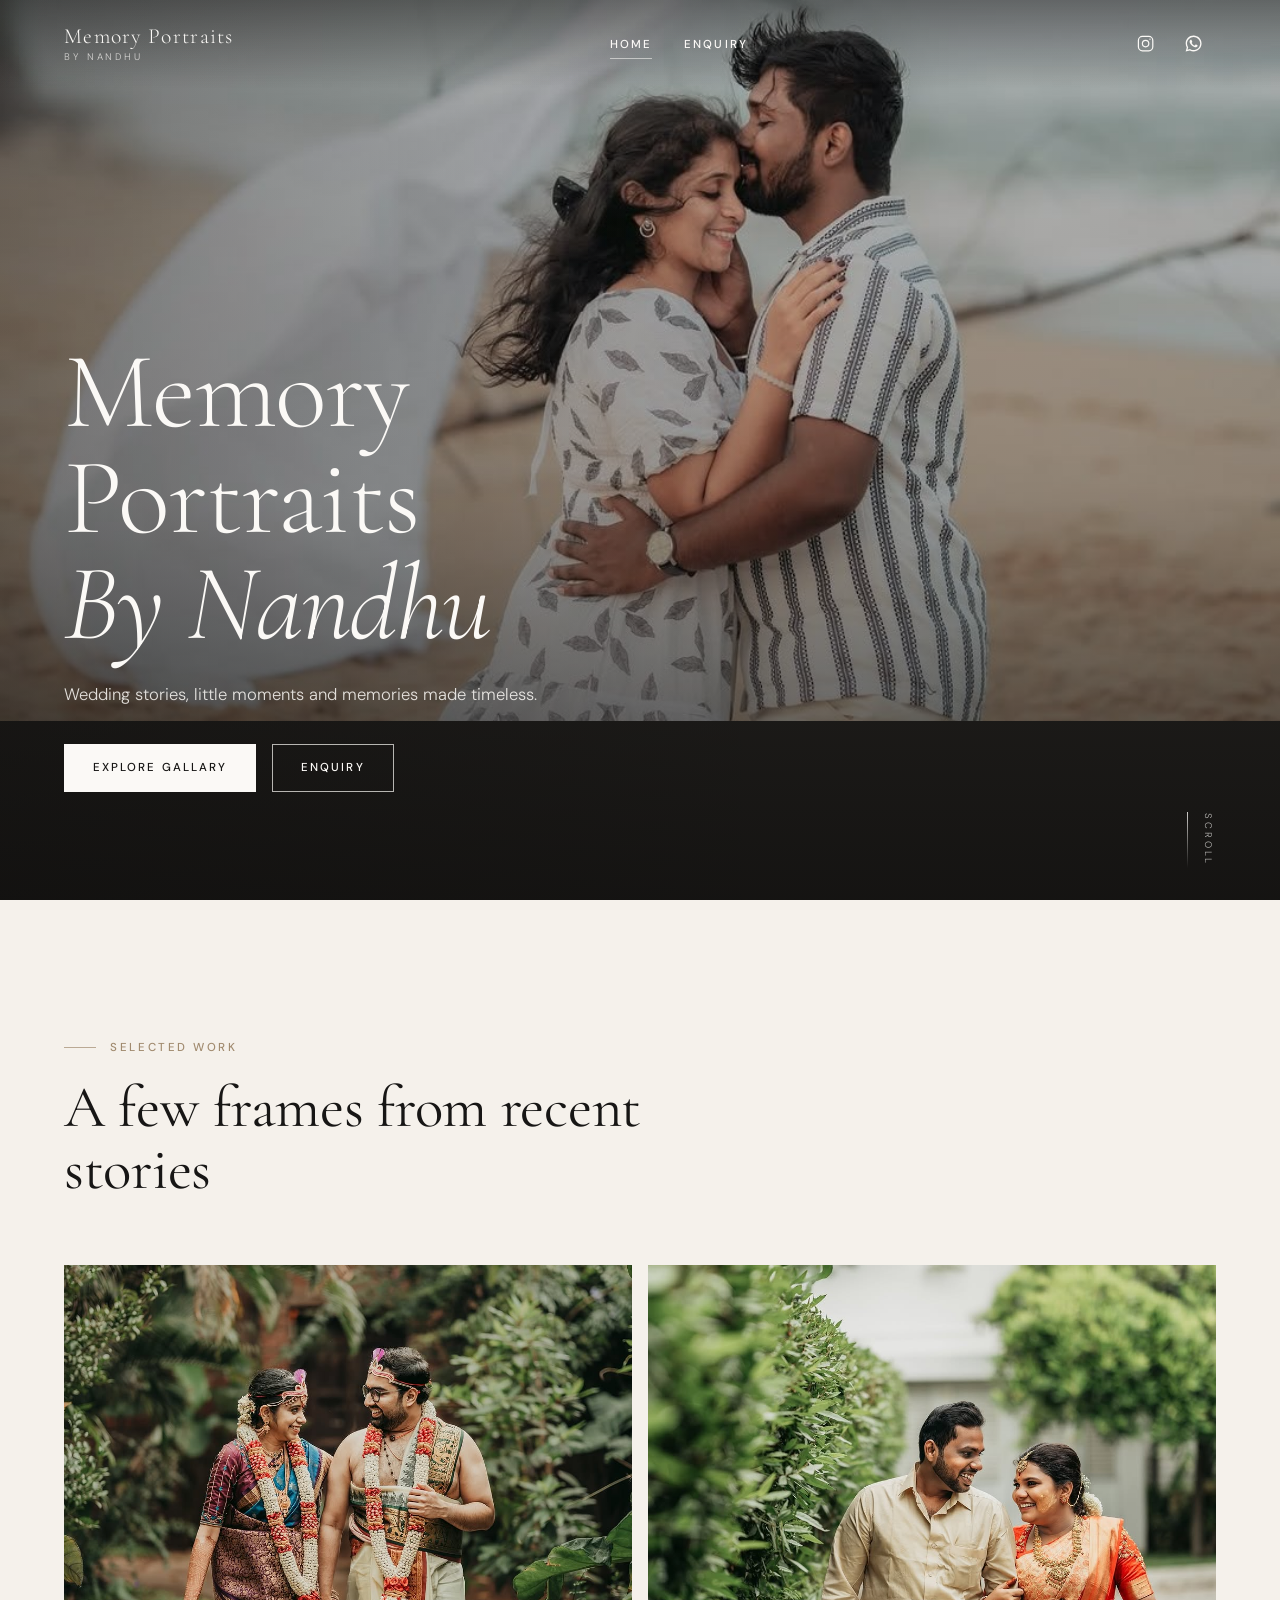
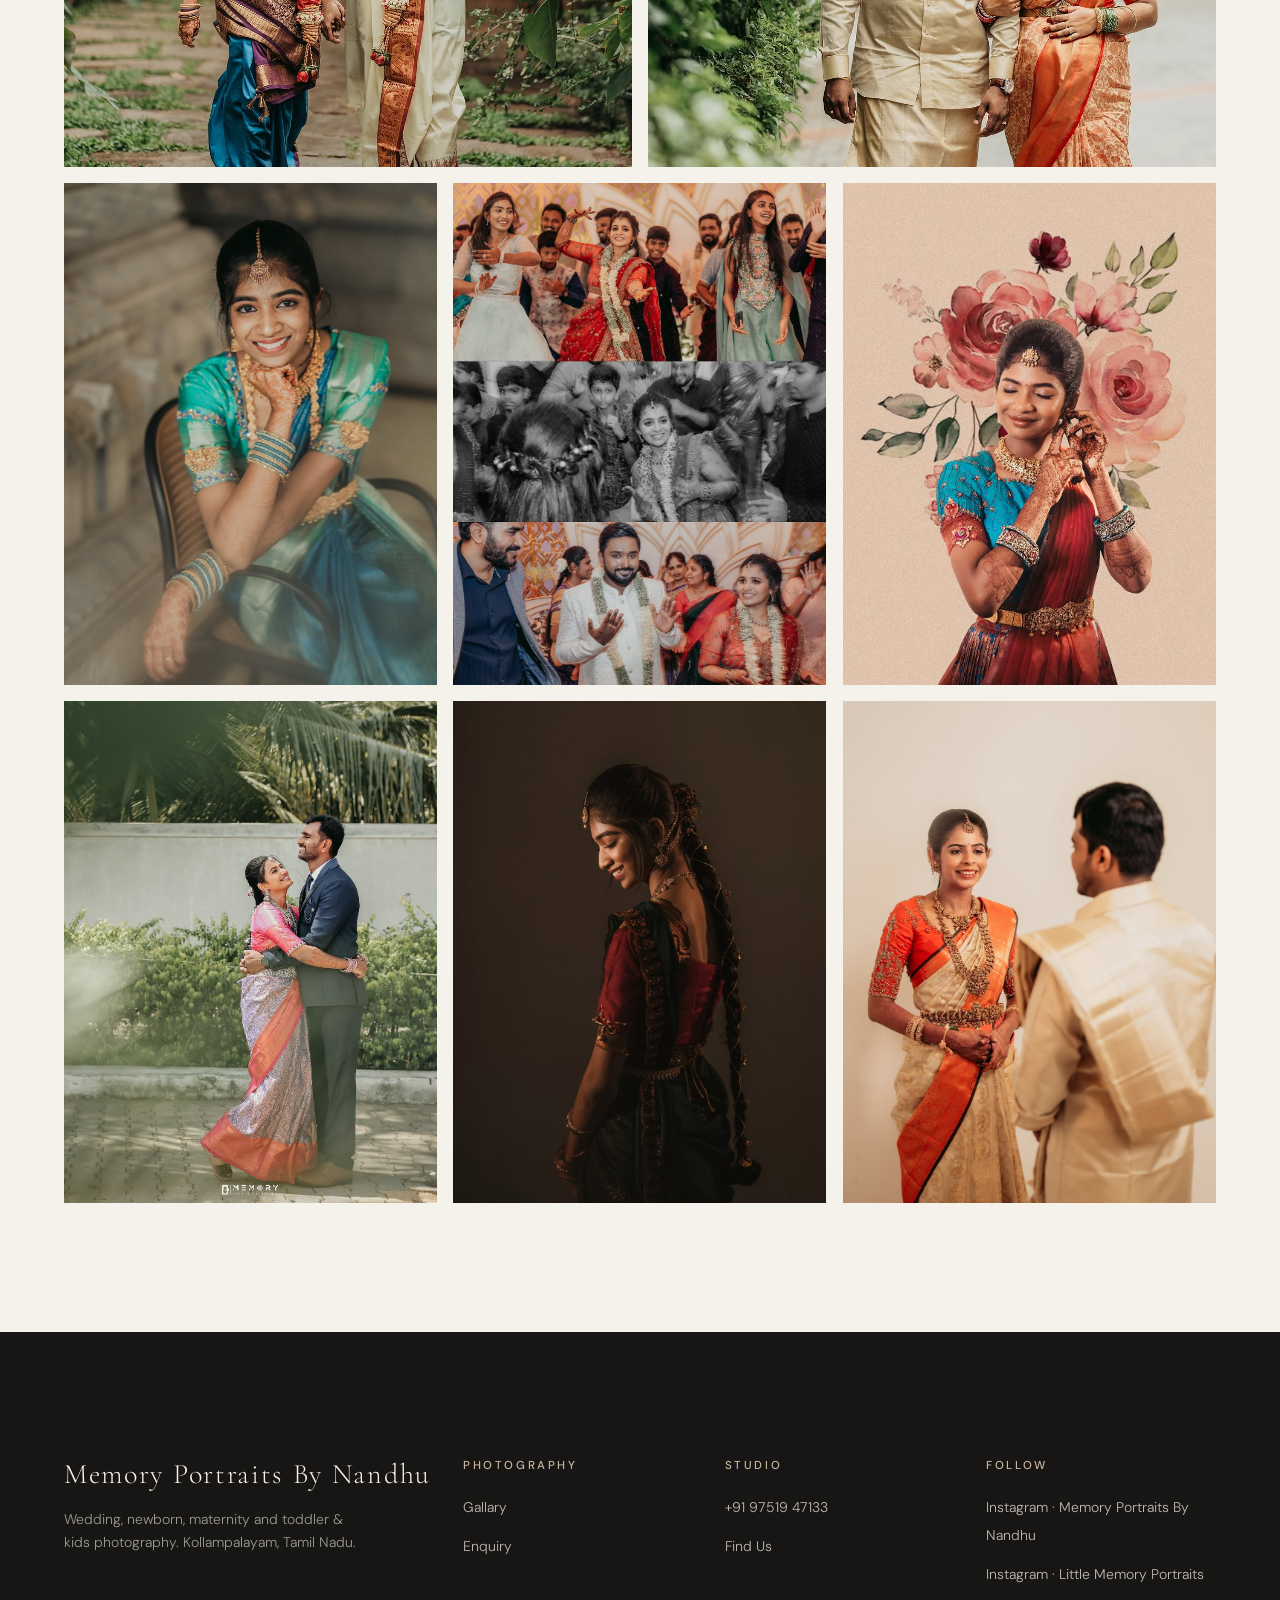
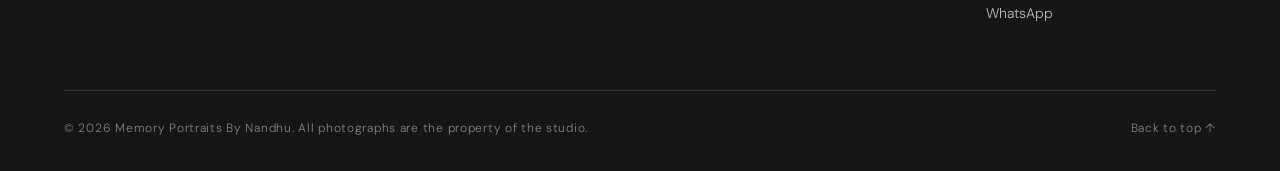
==== index.html @ 5a9abcd5 "Updated button" ====
<!DOCTYPE html>
<html lang="en">
<head>
    <meta charset="utf-8">
    <meta name="viewport" content="width=device-width, initial-scale=1">
    <title>Memory Portraits By Nandhu | Wedding, Newborn &amp; Maternity Photography</title>
    <meta name="description" content="Memory Portraits By Nandhu is a photography studio capturing weddings, newborns, maternity and childhood with emotion, light and timeless detail. Based in Kollampalayam, Tamil Nadu.">

    <meta property="og:type" content="website">
    <meta property="og:site_name" content="Memory Portraits By Nandhu">
    <meta property="og:title" content="Memory Portraits By Nandhu | Wedding, Newborn &amp; Maternity Photography">
    <meta property="og:description" content="Wedding stories, little moments and memories made timeless. Photography studio in Kollampalayam, Tamil Nadu.">
    <meta name="twitter:card" content="summary_large_image">
    <meta name="theme-color" content="#171615">

    <link rel="icon" href="assets/icons/favicon.svg" type="image/svg+xml">
    <link rel="preconnect" href="https://fonts.googleapis.com">
    <link rel="preconnect" href="https://fonts.gstatic.com" crossorigin>
    <link href="https://fonts.googleapis.com/css2?family=Cormorant+Garamond:ital,wght@0,300;0,400;0,500;1,300;1,400&family=DM+Sans:wght@300;400;500&display=swap" rel="stylesheet">
    <link rel="stylesheet" href="css/style.css">
    <script>document.documentElement.classList.add("js");</script>
</head>
<body id="top">

    <a class="skip-link" href="#main">Skip to content</a>

    <div class="preloader" aria-hidden="true">
        <div class="preloader__inner">
            <span class="preloader__mark">Memory Portraits By Nandhu</span>
            <span class="preloader__line"></span>
        </div>
    </div>

    <!-- ============================================================ HEADER -->
    <header class="site-header">
        <div class="site-header__inner">
            <a class="brand" href="index.html" aria-label="Memory Portraits By Nandhu – home">
                <span class="brand__name">Memory Portraits</span>
                <span class="brand__sub">By Nandhu</span>
            </a>

            <nav class="site-nav" aria-label="Primary">
                <ul class="site-nav__list">
                    <li><a href="index.html" aria-current="page">Home</a></li>
                  <!--  <li><a href="weddings.html">Weddings</a></li>
                    <li><a href="newborn.html">Little Memories</a></li>
                    <li><a href="about.html">About</a></li>
                    <li><a href="contact.html">Contact</a></li>-->
                    <li><a href="enquiry.html">Enquiry</a></li>
                    
                </ul>
            </nav>

            <div class="site-header__actions">
                <a class="icon-link" href="https://www.instagram.com/memory_portraits_by_nandhu/" target="_blank" rel="noopener" aria-label="Instagram (opens in a new tab)">
                    <svg class="icon" viewBox="0 0 24 24" aria-hidden="true"><rect x="3" y="3" width="18" height="18" rx="5"/><circle cx="12" cy="12" r="4"/><circle cx="17.5" cy="6.5" r="0.8" fill="currentColor" stroke="none"/></svg>
                </a>
                <a class="icon-link" data-config="whatsapp" href="https://wa.me/919751947133" target="_blank" rel="noopener" aria-label="WhatsApp (opens in a new tab)">
                    <svg class="icon icon--fill" viewBox="0 0 24 24" aria-hidden="true"><path d="M12.04 2C6.58 2 2.13 6.45 2.13 11.91c0 1.75.46 3.45 1.32 4.95L2.05 22l5.25-1.38c1.45.79 3.08 1.21 4.74 1.21 5.46 0 9.91-4.45 9.91-9.91S17.5 2 12.04 2zm0 18.15c-1.48 0-2.93-.4-4.2-1.15l-.3-.18-3.12.82.83-3.04-.2-.31a8.26 8.26 0 0 1-1.26-4.38c0-4.54 3.7-8.24 8.24-8.24 4.54 0 8.24 3.7 8.24 8.24s-3.7 8.24-8.23 8.24zm4.52-6.16c-.25-.12-1.47-.72-1.69-.81-.23-.08-.39-.12-.56.12-.17.25-.64.81-.78.97-.14.17-.29.19-.54.06-.25-.12-1.05-.39-1.99-1.23-.74-.66-1.23-1.47-1.38-1.72-.14-.25-.02-.38.11-.51.11-.11.25-.29.37-.43.12-.14.17-.25.25-.41.08-.17.04-.31-.02-.43-.06-.12-.56-1.34-.76-1.84-.2-.48-.41-.42-.56-.43h-.48c-.17 0-.43.06-.66.31-.22.25-.86.85-.86 2.07 0 1.22.89 2.4 1.01 2.56.12.17 1.75 2.67 4.23 3.74.59.26 1.05.41 1.41.52.59.19 1.13.16 1.56.1.48-.07 1.47-.6 1.67-1.18.21-.58.21-1.07.14-1.18-.06-.1-.22-.16-.47-.28z"/></svg>
                </a>
                <button class="nav-toggle" type="button" aria-expanded="false" aria-controls="nav-overlay" aria-label="Open menu">
                    <span></span><span></span>
                </button>
            </div>
        </div>
    </header>

    <div class="nav-overlay" id="nav-overlay" aria-hidden="true">
        <nav aria-label="Mobile">
            <ol class="nav-overlay__list">
                <li><a href="index.html" aria-current="page">Home</a></li>
              <!--  <li><a href="weddings.html">Weddings</a></li>
                <li><a href="newborn.html">Little Memories</a></li>
                <li><a href="about.html">About</a></li>
                <li><a href="contact.html">Contact</a></li> -->
                <li><a href="enquiry.html">Enquiry</a></li>
            </ol>
        </nav>
        <div class="nav-overlay__footer">
            <div class="nav-overlay__social">
                <a href="https://www.instagram.com/memory_portraits_by_nandhu/" target="_blank" rel="noopener">Instagram · Memory Portraits By Nandhu</a>
                <a href="https://www.instagram.com/little_memoryportraits/" target="_blank" rel="noopener">Instagram · Little Memory Portraits</a>
                <a data-config="whatsapp" href="https://wa.me/919751947133" target="_blank" rel="noopener">WhatsApp</a>
            </div>
            <span class="nav-overlay__note">Kollampalayam, Tamil Nadu</span>
        </div>
    </div>

    <main id="main">

        <!-- ========================================================= HERO -->
        <section class="hero" aria-labelledby="hero-title">
            <div class="hero__media">
                <picture>
                    <source media="(max-width: 767px)" srcset="assets/images/hero/hero-home-mobile.jpg">
                    <img src="assets/images/hero/hero-home.jpg" alt="Couple on the beach, a white dupatta lifting in the wind" width="1920" height="1080" loading="eager" fetchpriority="high">
                </picture>
            </div>
            <div class="hero__overlay"></div>

            <div class="hero__content">
                <h1 class="hero__title" id="hero-title">Memory Portraits <em>By Nandhu</em></h1>
                <p class="hero__text">Wedding stories, little moments and memories made timeless.</p>
                <div class="btn-group">
                   <!-- <a class="btn btn--light-solid" href="weddings.html">Explore Weddings</a>
                    <a class="btn btn--light" href="newborn.html">Explore Little Memories</a>-->
                     <a class="btn btn--light-solid" href="#gallary">Explore Gallary</a>
                    <a class="btn btn--light" href="enquiry.html">Enquiry</a>
                </div>
            </div>

            <span class="hero__scroll" aria-hidden="true">Scroll</span>
        </section>

        <!-- ================================================= INTRODUCTION -->
       <!-- <section class="section" aria-labelledby="intro-title">
            <div class="container">
                <div class="grid-12 statement">
                    <p class="section-label statement__label reveal" data-reveal="fade">A quiet introduction</p>
                    <h2 class="statement__text reveal" id="intro-title">We photograph the moments people forget to notice. A hand held a little tighter. The pause before a vow. <em>The first quiet weeks at home.</em></h2>
                    <p class="statement__aside reveal">Two bodies of work, one way of seeing. Weddings photographed like films, with light and honesty. And little memories, newborns, mothers-to-be and small children, photographed gently in the time they are given.</p>
                </div>
            </div>
        </section>-->

        <!-- ======================================================= MOMENTS -->
     <!--   <section class="moments" aria-label="The moments we look for">
            <div class="moments__track">
                <ul class="moments__list">
                    <li>The pause before a vow</li><li>A hand on the bump</li><li>Tiny fingers, curled</li><li>Garlands exchanged</li><li>The first steps</li><li>Mehendi still drying</li><li>A father's first hold</li><li>The last dance</li><li>A sleepy yawn</li><li>Rain on the mandapam</li><li>Grandmother's blessing</li><li>Bare feet on grass</li>
                </ul>
                <ul class="moments__list" aria-hidden="true">
                    <li>The pause before a vow</li><li>A hand on the bump</li><li>Tiny fingers, curled</li><li>Garlands exchanged</li><li>The first steps</li><li>Mehendi still drying</li><li>A father's first hold</li><li>The last dance</li><li>A sleepy yawn</li><li>Rain on the mandapam</li><li>Grandmother's blessing</li><li>Bare feet on grass</li>
                </ul>
            </div>
        </section>-->

        <!-- ============================================= WEDDING FEATURE      
        <section class="section section--flush-top" aria-labelledby="wedding-feature-title">
            <div class="container">
                <div class="grid-12 feature">
                    <div class="feature__media reveal" data-reveal="scale">
                        <figure class="feature__img">
                            <img src="assets/images/weddings/wedding-01.jpg" alt="Bride and groom sharing a smile at the reception" width="1200" height="1600" loading="lazy">
                        </figure>
                        <figure class="feature__img feature__img--secondary">
                            <img src="assets/images/weddings/wedding-03.jpg" alt="Bride in black and white, adjusting her jewellery" width="1200" height="1600" loading="lazy">
                        </figure>
                    </div>
                    <div class="feature__body reveal">
                        <p class="section-label">Wedding Stories</p>
                        <h2 class="section-title" id="wedding-feature-title">Honest moments, beautifully kept.</h2>
                        <p>A wedding is a day that moves quickly. We stay close, stay quiet and photograph what is actually happening: the laughter, the nerves, the tears held back and the ones that fall.</p>
                        <a class="link-arrow" href="weddings.html">Explore Weddings
                            <svg class="icon" viewBox="0 0 24 24" aria-hidden="true"><path d="M5 12h14M13 6l6 6-6 6"/></svg>
                        </a>
                        <ul class="feature__meta">
                            <li>Ceremonies</li>
                            <li>Receptions</li>
                            <li>Couple portraits</li>
                        </ul>
                    </div>
                </div>
            </div>
        </section>--> 

        <!-- ====================================== LITTLE MEMORIES FEATURE -->
        <!-- Hidden from the home page for now. Remove this comment wrapper to bring it back.
        <section class="section section--alt" aria-labelledby="little-feature-title">
            <div class="container">
                <div class="grid-12 feature feature--reverse">
                    <div class="feature__media reveal" data-reveal="scale">
                        <figure class="feature__img">
                            <img src="assets/images/newborn/newborn-01.jpg" alt="Sleeping newborn in a basket with pink roses" width="1200" height="1600" loading="lazy">
                        </figure>
                        <figure class="feature__img feature__img--secondary">
                            <img src="assets/images/maternity/maternity-01.jpg" alt="Expectant parents in silk, hands resting on the bump" width="1200" height="1600" loading="lazy">
                        </figure>
                    </div>
                    <div class="feature__body reveal">
                        <p class="section-label">Little Memory Portraits</p>
                        <h2 class="section-title" id="little-feature-title">The moments that pass far too quickly.</h2>
                        <p>Newborn, maternity and childhood sessions photographed softly and patiently, at your family's pace. Tiny fingers, sleepy yawns, the way a mother looks at her child when she thinks no one is watching.</p>
                        <a class="link-arrow" href="newborn.html">Explore Little Memories
                            <svg class="icon" viewBox="0 0 24 24" aria-hidden="true"><path d="M5 12h14M13 6l6 6-6 6"/></svg>
                        </a>
                        <ul class="feature__meta">
                            <li>Newborn</li>
                            <li>Maternity</li>
                            <li>Toddlers &amp; kids</li>
                        </ul>
                    </div>
                </div>
            </div>
        </section>
        -->

        <!-- ================================================ EDITORIAL GRID -->
        <section class="section" aria-labelledby="selected-title">
            <div class="container">
                <div class="section-heading reveal">
                    <p class="section-label">Selected work</p>
                    <h2 class="section-title" id="selected-title">A few frames from recent stories</h2>
                </div>

                <div class="gallery gallery--editorial reveal-stagger" data-gallery>
                    <figure class="gallery-item tall">
                        <a class="gallery-item__link" href="assets/images/weddings/wedding-06.jpg">
                            <img src="assets/images/weddings/wedding-06.jpg" alt="Bride and groom walking through the garden after the ceremony" width="1920" height="1080" loading="lazy">
                            <figcaption class="gallery-item__caption">
                                <span><span class="gallery-item__label">Weddings</span><span class="gallery-item__title">The celebration</span></span>
                                <span class="gallery-item__icon"><svg class="icon" viewBox="0 0 24 24" aria-hidden="true"><path d="M5 12h14M13 6l6 6-6 6"/></svg></span>
                            </figcaption>
                        </a>
                    </figure>
                    <figure class="gallery-item tall">
                        <a class="gallery-item__link" href="assets/images/weddings/wedding-23.jpg">
                            <img src="assets/images/weddings/wedding-23.jpg" alt="Bride and groom arm in arm, laughing as they walk down a garden path" width="1080" height="1349" loading="lazy">
                            <figcaption class="gallery-item__caption">
                                <span><span class="gallery-item__label">Weddings</span><span class="gallery-item__title">Into the garden</span></span>
                                <span class="gallery-item__icon"><svg class="icon" viewBox="0 0 24 24" aria-hidden="true"><path d="M5 12h14M13 6l6 6-6 6"/></svg></span>
                            </figcaption>
                        </a>
                    </figure>
                    <figure class="gallery-item portrait">
                        <a class="gallery-item__link" href="assets/images/weddings/wedding-24.jpg">
                            <img src="assets/images/weddings/wedding-24.jpg" alt="Bride in a teal silk saree, smiling with her chin resting on her hand" width="1080" height="1355" loading="lazy">
                            <figcaption class="gallery-item__caption">
                                <span><span class="gallery-item__label">Weddings</span><span class="gallery-item__title">The bride</span></span>
                                <span class="gallery-item__icon"><svg class="icon" viewBox="0 0 24 24" aria-hidden="true"><path d="M5 12h14M13 6l6 6-6 6"/></svg></span>
                            </figcaption>
                        </a>
                    </figure>
                    <figure class="gallery-item portrait">
                        <a class="gallery-item__link" href="assets/images/weddings/wedding-02.jpg">
                            <img src="assets/images/weddings/wedding-02.jpg" alt="Family and friends celebrating at the wedding" width="1600" height="1067" loading="lazy">
                            <figcaption class="gallery-item__caption">
                                <span><span class="gallery-item__label">Weddings</span><span class="gallery-item__title">The moments</span></span>
                                <span class="gallery-item__icon"><svg class="icon" viewBox="0 0 24 24" aria-hidden="true"><path d="M5 12h14M13 6l6 6-6 6"/></svg></span>
                            </figcaption>
                        </a>
                    </figure>
                    <figure class="gallery-item portrait">
                        <a class="gallery-item__link" href="assets/images/weddings/wedding-05.jpg">
                            <img src="assets/images/weddings/wedding-05.jpg" alt="Bride adjusting her earring, framed by painted watercolour roses" width="1080" height="1349" loading="lazy">
                            <figcaption class="gallery-item__caption">
                                <span><span class="gallery-item__label">Weddings</span><span class="gallery-item__title">Painted florals</span></span>
                                <span class="gallery-item__icon"><svg class="icon" viewBox="0 0 24 24" aria-hidden="true"><path d="M5 12h14M13 6l6 6-6 6"/></svg></span>
                            </figcaption>
                        </a>
                    </figure>
                    <figure class="gallery-item portrait">
                        <a class="gallery-item__link" href="assets/images/weddings/wedding-12.jpg">
                            <img src="assets/images/weddings/wedding-12.jpg" alt="Couple laughing together after the ceremony" width="1920" height="1080" loading="lazy">
                            <figcaption class="gallery-item__caption">
                                <span><span class="gallery-item__label">Weddings</span><span class="gallery-item__title">The portraits</span></span>
                                <span class="gallery-item__icon"><svg class="icon" viewBox="0 0 24 24" aria-hidden="true"><path d="M5 12h14M13 6l6 6-6 6"/></svg></span>
                            </figcaption>
                        </a>
                    </figure>
                    <figure class="gallery-item portrait">
                        <a class="gallery-item__link" href="assets/images/weddings/wedding-08.jpg">
                            <img src="assets/images/weddings/wedding-08.jpg" alt="Bride in a dark, quiet portrait, glancing back over her shoulder" width="1080" height="1355" loading="lazy">
                            <figcaption class="gallery-item__caption">
                                <span><span class="gallery-item__label">Weddings</span><span class="gallery-item__title">In quiet light</span></span>
                                <span class="gallery-item__icon"><svg class="icon" viewBox="0 0 24 24" aria-hidden="true"><path d="M5 12h14M13 6l6 6-6 6"/></svg></span>
                            </figcaption>
                        </a>
                    </figure>
                    <figure class="gallery-item portrait">
                        <a class="gallery-item__link" href="assets/images/weddings/wedding-09.jpg">
                            <img src="assets/images/weddings/wedding-09.jpg" alt="Bride smiling at the groom in the moments before the ceremony" width="1080" height="1349" loading="lazy">
                            <figcaption class="gallery-item__caption">
                                <span><span class="gallery-item__label">Weddings</span><span class="gallery-item__title">Before the vows</span></span>
                                <span class="gallery-item__icon"><svg class="icon" viewBox="0 0 24 24" aria-hidden="true"><path d="M5 12h14M13 6l6 6-6 6"/></svg></span>
                            </figcaption>
                        </a>
                    </figure>

                    <!-- Little Memory Portraits frames, hidden from the home page for now.
                    <figure class="gallery-item portrait">
                        <a class="gallery-item__link" href="assets/images/newborn/newborn-03.jpg">
                            <img src="assets/images/newborn/newborn-03.jpg" alt="Close-up of a newborn's tiny hand" width="1200" height="1600" loading="lazy">
                            <figcaption class="gallery-item__caption">
                                <span><span class="gallery-item__label">Newborn</span><span class="gallery-item__title">First days</span></span>
                                <span class="gallery-item__icon"><svg class="icon" viewBox="0 0 24 24" aria-hidden="true"><path d="M5 12h14M13 6l6 6-6 6"/></svg></span>
                            </figcaption>
                        </a>
                    </figure>
                    <figure class="gallery-item portrait">
                        <a class="gallery-item__link" href="assets/images/maternity/maternity-02.jpg">
                            <img src="assets/images/maternity/maternity-02.jpg" alt="Expectant couple among the frangipani leaves" width="1600" height="1067" loading="lazy">
                            <figcaption class="gallery-item__caption">
                                <span><span class="gallery-item__label">Maternity</span><span class="gallery-item__title">Waiting</span></span>
                                <span class="gallery-item__icon"><svg class="icon" viewBox="0 0 24 24" aria-hidden="true"><path d="M5 12h14M13 6l6 6-6 6"/></svg></span>
                            </figcaption>
                        </a>
                    </figure>
                    <figure class="gallery-item portrait">
                        <a class="gallery-item__link" href="assets/images/toddlers/toddler-01.jpg">
                            <img src="assets/images/toddlers/toddler-01.jpg" alt="Brothers playing beside a toy piano on the grass" width="1600" height="1067" loading="lazy">
                            <figcaption class="gallery-item__caption">
                                <span><span class="gallery-item__label">Toddlers</span><span class="gallery-item__title">In motion</span></span>
                                <span class="gallery-item__icon"><svg class="icon" viewBox="0 0 24 24" aria-hidden="true"><path d="M5 12h14M13 6l6 6-6 6"/></svg></span>
                            </figcaption>
                        </a>
                    </figure>
                    <figure class="gallery-item">
                        <a class="gallery-item__link" href="assets/images/newborn/newborn-05.jpg">
                            <img src="assets/images/newborn/newborn-05.jpg" alt="Newborn asleep in a basket beneath yellow blossoms" width="1600" height="1067" loading="lazy">
                            <figcaption class="gallery-item__caption">
                                <span><span class="gallery-item__label">Newborn</span><span class="gallery-item__title">Blossoms</span></span>
                                <span class="gallery-item__icon"><svg class="icon" viewBox="0 0 24 24" aria-hidden="true"><path d="M5 12h14M13 6l6 6-6 6"/></svg></span>
                            </figcaption>
                        </a>
                    </figure>
                    <figure class="gallery-item portrait">
                        <a class="gallery-item__link" href="assets/images/toddlers/toddler-08.jpg">
                            <img src="assets/images/toddlers/toddler-08.jpg" alt="Toddler with a toy piano on the grass" width="1600" height="1067" loading="lazy">
                            <figcaption class="gallery-item__caption">
                                <span><span class="gallery-item__label">Toddlers</span><span class="gallery-item__title">Puddles</span></span>
                                <span class="gallery-item__icon"><svg class="icon" viewBox="0 0 24 24" aria-hidden="true"><path d="M5 12h14M13 6l6 6-6 6"/></svg></span>
                            </figcaption>
                        </a>
                    </figure>
                    <figure class="gallery-item portrait">
                        <a class="gallery-item__link" href="assets/images/maternity/maternity-03.jpg">
                            <img src="assets/images/maternity/maternity-03.jpg" alt="Hands holding the first ultrasound scan" width="1600" height="1067" loading="lazy">
                            <figcaption class="gallery-item__caption">
                                <span><span class="gallery-item__label">Maternity</span><span class="gallery-item__title">Together</span></span>
                                <span class="gallery-item__icon"><svg class="icon" viewBox="0 0 24 24" aria-hidden="true"><path d="M5 12h14M13 6l6 6-6 6"/></svg></span>
                            </figcaption>
                        </a>
                    </figure>
                    -->
                </div>
            </div>
        </section>

        <!-- ==================================================== CATEGORIES -->
      <!--  <section class="section section--flush-top" aria-labelledby="categories-title">
            <div class="container">
                <div class="section-heading reveal">
                    <p class="section-label">What we photograph</p>
                    <h2 class="section-title" id="categories-title">Four kinds of stories</h2>
                </div>

                <div class="categories reveal-stagger">
                    <a class="category-feature" href="weddings.html">
                        <img src="assets/images/weddings/wedding-04.jpg" alt="Couple portrait framed by a painted arch" width="1200" height="1600" loading="lazy">
                        <div class="category-feature__body">
                            <span class="category-feature__index">01 — Weddings</span>
                            <h3 class="category-feature__title">Weddings</h3>
                            <p class="category-feature__text">Elegant wedding photography, from the first quiet hours to the last dance.</p>
                            <span class="link-arrow">Explore <svg class="icon" viewBox="0 0 24 24" aria-hidden="true"><path d="M5 12h14M13 6l6 6-6 6"/></svg></span>
                        </div>
                    </a>
                    <a class="category-feature" href="newborn.html">
                        <img src="assets/images/newborn/newborn-02.jpg" alt="Newborn in a heart-shaped bowl with blue roses" width="1600" height="1067" loading="lazy">
                        <div class="category-feature__body">
                            <span class="category-feature__index">02 — Newborn</span>
                            <h3 class="category-feature__title">Newborn</h3>
                            <p class="category-feature__text">Soft newborn portraits in the first, fleeting weeks.</p>
                            <span class="link-arrow">Explore <svg class="icon" viewBox="0 0 24 24" aria-hidden="true"><path d="M5 12h14M13 6l6 6-6 6"/></svg></span>
                        </div>
                    </a>
                    <a class="category-feature" href="maternity.html">
                        <img src="assets/images/maternity/maternity-05.jpg" alt="Expectant parents and their son in the fields" width="1920" height="1080" loading="lazy">
                        <div class="category-feature__body">
                            <span class="category-feature__index">03 — Maternity</span>
                            <h3 class="category-feature__title">Maternity</h3>
                            <p class="category-feature__text">Beautiful maternity sessions, warm and unhurried.</p>
                            <span class="link-arrow">Explore <svg class="icon" viewBox="0 0 24 24" aria-hidden="true"><path d="M5 12h14M13 6l6 6-6 6"/></svg></span>
                        </div>
                    </a>
                    <a class="category-feature" href="toddlers.html">
                        <img src="assets/images/toddlers/toddler-05.jpg" alt="Father and daughter in the studio" width="1600" height="1067" loading="lazy">
                        <div class="category-feature__body">
                            <span class="category-feature__index">04 — Toddlers &amp; Kids</span>
                            <h3 class="category-feature__title">Toddlers &amp; Kids</h3>
                            <p class="category-feature__text">Natural childhood memories, full of movement and mischief.</p>
                            <span class="link-arrow">Explore <svg class="icon" viewBox="0 0 24 24" aria-hidden="true"><path d="M5 12h14M13 6l6 6-6 6"/></svg></span>
                        </div>
                    </a>
                    <div class="categories__note">
                        <p class="section-label">Every family is different</p>
                        <h3>Not sure which session fits?</h3>
                        <p>Tell us a little about your day or your family and we will suggest what might work best. There is no fixed formula, only your story.</p>
                        <a class="link-arrow" href="contact.html">Start a conversation
                            <svg class="icon" viewBox="0 0 24 24" aria-hidden="true"><path d="M5 12h14M13 6l6 6-6 6"/></svg>
                        </a>
                    </div>
                </div>
            </div>
        </section>-->

        <!-- ================================================== ABOUT BRIEF -->
     <!--   <section class="section section--alt" aria-labelledby="about-brief-title">
            <div class="container">
                <div class="grid-12 about-brief">
                    <figure class="about-brief__media reveal" data-reveal="scale">
                        <img src="assets/images/about/about-photographer.jpg" alt="Bride in soft, low light. Memory Portraits By Nandhu" width="1200" height="1600" loading="lazy">
                    </figure>
                    <div class="about-brief__body reveal">
                        <p class="section-label">About the studio</p>
                        <h2 class="section-title" id="about-brief-title">Photographs made to be looked at for years, not days.</h2>
                        <p>Memory Portraits By Nandhu is a photography studio in Kollampalayam, Tamil Nadu. Wedding stories are shared under the studio name, and newborn, maternity and childhood work under Little Memory Portraits. Same eye, same care.</p>
                        <p>Our photographs are quiet, honest and made with care. The kind you print, frame and pass down.</p>
                        <a class="link-arrow" href="about.html">About us
                            <svg class="icon" viewBox="0 0 24 24" aria-hidden="true"><path d="M5 12h14M13 6l6 6-6 6"/></svg>
                        </a>
                    </div>
                </div>
            </div>
        </section>-->

        <!-- ==================================================== INSTAGRAM -->
    <!--    <section class="section instagram" aria-labelledby="instagram-title">
            <div class="container">
                <div class="section-heading section-heading--center reveal">
                    <p class="section-label">Instagram</p>
                    <h2 class="section-title" id="instagram-title">More stories on Instagram</h2>
                    <p class="section-heading__text">Two feeds, one studio. Pick the one that matches your story, or follow both.</p>
                </div>

                <div class="instagram__accounts">
                    <article class="ig-account reveal">
                        <div class="ig-account__meta">
                            <p class="ig-account__handle"><span class="ig-account__at">@</span>memory_portraits_by_nandhu</p>
                            <h3 class="ig-account__name">Memory Portraits By Nandhu</h3>
                            <p class="ig-account__text">Weddings, receptions and the couples between them. Recent stories, mostly from around Tamil Nadu.</p>
                            <a class="link-arrow" href="https://www.instagram.com/memory_portraits_by_nandhu/" target="_blank" rel="noopener">Follow the wedding work
                                <svg class="icon" viewBox="0 0 24 24" aria-hidden="true"><path d="M5 12h14M13 6l6 6-6 6"/></svg>
                            </a>
                        </div>
                        <div class="ig-account__tiles reveal-stagger">
                        <a class="instagram__item" href="https://www.instagram.com/memory_portraits_by_nandhu/" target="_blank" rel="noopener" tabindex="-1" aria-hidden="true"><img src="assets/images/weddings/wedding-07.jpg" alt="" width="1200" height="1200" loading="lazy"><svg class="icon" viewBox="0 0 24 24" aria-hidden="true"><rect x="3" y="3" width="18" height="18" rx="5"/><circle cx="12" cy="12" r="4"/><circle cx="17.5" cy="6.5" r="0.8" fill="currentColor" stroke="none"/></svg></a>
                        <a class="instagram__item" href="https://www.instagram.com/memory_portraits_by_nandhu/" target="_blank" rel="noopener" tabindex="-1" aria-hidden="true"><img src="assets/images/weddings/wedding-09.jpg" alt="" width="1200" height="1200" loading="lazy"><svg class="icon" viewBox="0 0 24 24" aria-hidden="true"><rect x="3" y="3" width="18" height="18" rx="5"/><circle cx="12" cy="12" r="4"/><circle cx="17.5" cy="6.5" r="0.8" fill="currentColor" stroke="none"/></svg></a>
                        <a class="instagram__item" href="https://www.instagram.com/memory_portraits_by_nandhu/" target="_blank" rel="noopener" tabindex="-1" aria-hidden="true"><img src="assets/images/weddings/wedding-13.jpg" alt="" width="1200" height="1200" loading="lazy"><svg class="icon" viewBox="0 0 24 24" aria-hidden="true"><rect x="3" y="3" width="18" height="18" rx="5"/><circle cx="12" cy="12" r="4"/><circle cx="17.5" cy="6.5" r="0.8" fill="currentColor" stroke="none"/></svg></a>
                        <a class="instagram__item" href="https://www.instagram.com/memory_portraits_by_nandhu/" target="_blank" rel="noopener" tabindex="-1" aria-hidden="true"><img src="assets/images/weddings/wedding-10.jpg" alt="" width="1200" height="1200" loading="lazy"><svg class="icon" viewBox="0 0 24 24" aria-hidden="true"><rect x="3" y="3" width="18" height="18" rx="5"/><circle cx="12" cy="12" r="4"/><circle cx="17.5" cy="6.5" r="0.8" fill="currentColor" stroke="none"/></svg></a>
                        </div>
                    </article>

                    <article class="ig-account ig-account--reverse reveal">
                        <div class="ig-account__meta">
                            <p class="ig-account__handle"><span class="ig-account__at">@</span>little_memoryportraits</p>
                            <h3 class="ig-account__name">Little Memory Portraits</h3>
                            <p class="ig-account__text">Newborns, mothers-to-be and small children, photographed gently. The quieter of our two feeds.</p>
                            <a class="link-arrow" href="https://www.instagram.com/little_memoryportraits/" target="_blank" rel="noopener">Follow the little memories
                                <svg class="icon" viewBox="0 0 24 24" aria-hidden="true"><path d="M5 12h14M13 6l6 6-6 6"/></svg>
                            </a>
                        </div>
                        <div class="ig-account__tiles reveal-stagger">
                        <a class="instagram__item" href="https://www.instagram.com/little_memoryportraits/" target="_blank" rel="noopener" tabindex="-1" aria-hidden="true"><img src="assets/images/newborn/newborn-04.jpg" alt="" width="1200" height="1200" loading="lazy"><svg class="icon" viewBox="0 0 24 24" aria-hidden="true"><rect x="3" y="3" width="18" height="18" rx="5"/><circle cx="12" cy="12" r="4"/><circle cx="17.5" cy="6.5" r="0.8" fill="currentColor" stroke="none"/></svg></a>
                        <a class="instagram__item" href="https://www.instagram.com/little_memoryportraits/" target="_blank" rel="noopener" tabindex="-1" aria-hidden="true"><img src="assets/images/newborn/newborn-09.jpg" alt="" width="1200" height="1200" loading="lazy"><svg class="icon" viewBox="0 0 24 24" aria-hidden="true"><rect x="3" y="3" width="18" height="18" rx="5"/><circle cx="12" cy="12" r="4"/><circle cx="17.5" cy="6.5" r="0.8" fill="currentColor" stroke="none"/></svg></a>
                        <a class="instagram__item" href="https://www.instagram.com/little_memoryportraits/" target="_blank" rel="noopener" tabindex="-1" aria-hidden="true"><img src="assets/images/toddlers/toddler-10.jpg" alt="" width="1200" height="1200" loading="lazy"><svg class="icon" viewBox="0 0 24 24" aria-hidden="true"><rect x="3" y="3" width="18" height="18" rx="5"/><circle cx="12" cy="12" r="4"/><circle cx="17.5" cy="6.5" r="0.8" fill="currentColor" stroke="none"/></svg></a>
                        <a class="instagram__item" href="https://www.instagram.com/little_memoryportraits/" target="_blank" rel="noopener" tabindex="-1" aria-hidden="true"><img src="assets/images/toddlers/toddler-03.jpg" alt="" width="1200" height="1200" loading="lazy"><svg class="icon" viewBox="0 0 24 24" aria-hidden="true"><rect x="3" y="3" width="18" height="18" rx="5"/><circle cx="12" cy="12" r="4"/><circle cx="17.5" cy="6.5" r="0.8" fill="currentColor" stroke="none"/></svg></a>
                        </div>
                    </article>
                </div>
            </div>
        </section>-->

        <!-- ================================================== CONTACT CTA -->
   <!--     <section class="contact-cta" id="contact" aria-labelledby="cta-title">
            <div class="contact-cta__media">
                <img src="assets/images/weddings/wedding-16.jpg" alt="" width="1600" height="1067" loading="lazy">
            </div>
            <div class="container reveal">
                <p class="section-label">Enquiries</p>
                <h2 class="contact-cta__title" id="cta-title">Let's tell your story.</h2>
                <p class="contact-cta__text">Share a few details about your wedding or your family and we will be in touch. We would love to hear from you.</p>
                <div class="btn-group">
                    <a class="btn btn--light-solid" href="contact.html">Make an enquiry</a>
                    <a class="btn btn--light" data-config="whatsapp" href="https://wa.me/919751947133" target="_blank" rel="noopener">
                        <svg class="icon icon--fill" viewBox="0 0 24 24" aria-hidden="true"><path d="M12.04 2C6.58 2 2.13 6.45 2.13 11.91c0 1.75.46 3.45 1.32 4.95L2.05 22l5.25-1.38c1.45.79 3.08 1.21 4.74 1.21 5.46 0 9.91-4.45 9.91-9.91S17.5 2 12.04 2zm0 18.15c-1.48 0-2.93-.4-4.2-1.15l-.3-.18-3.12.82.83-3.04-.2-.31a8.26 8.26 0 0 1-1.26-4.38c0-4.54 3.7-8.24 8.24-8.24 4.54 0 8.24 3.7 8.24 8.24s-3.7 8.24-8.23 8.24zm4.52-6.16c-.25-.12-1.47-.72-1.69-.81-.23-.08-.39-.12-.56.12-.17.25-.64.81-.78.97-.14.17-.29.19-.54.06-.25-.12-1.05-.39-1.99-1.23-.74-.66-1.23-1.47-1.38-1.72-.14-.25-.02-.38.11-.51.11-.11.25-.29.37-.43.12-.14.17-.25.25-.41.08-.17.04-.31-.02-.43-.06-.12-.56-1.34-.76-1.84-.2-.48-.41-.42-.56-.43h-.48c-.17 0-.43.06-.66.31-.22.25-.86.85-.86 2.07 0 1.22.89 2.4 1.01 2.56.12.17 1.75 2.67 4.23 3.74.59.26 1.05.41 1.41.52.59.19 1.13.16 1.56.1.48-.07 1.47-.6 1.67-1.18.21-.58.21-1.07.14-1.18-.06-.1-.22-.16-.47-.28z"/></svg>
                        WhatsApp us
                    </a>
                </div>
            </div>
        </section>-->

    </main>

    <!-- ============================================================ FOOTER -->
    <footer class="site-footer">
        <div class="container site-footer__grid">
            <div class="site-footer__brand">
                <a class="brand" href="index.html"><span class="brand__name">Memory Portraits By Nandhu</span></a>
                <p>Wedding, newborn, maternity and toddler &amp; kids photography. Kollampalayam, Tamil Nadu.</p>
            </div>
            <div>
                <h4 class="site-footer__heading">Photography</h4>
                <ul class="site-footer__list">
                    <li><a href="index.html">Gallary</a></li>
                    <li><a href="enquiry.html">Enquiry</a></li>
                </ul>
               <!-- <ul class="site-footer__list">
                    <li><a href="weddings.html">Wedding Photography</a></li>
                    <li><a href="newborn.html">Newborn Photography</a></li>
                    <li><a href="maternity.html">Maternity Photography</a></li>
                    <li><a href="toddlers.html">Toddler &amp; Kids Photography</a></li>
                </ul>-->
            </div>
            <div>
                <h4 class="site-footer__heading">Studio</h4>
                <ul class="site-footer__list">
                   <!-- <li><a href="about.html">About</a></li>
                    <li><a href="contact.html">Contact</a></li>-->
                    <li><a data-config="phone" href="tel:+919751947133">+91 97519 47133</a></li>
                    <li><a data-config="maps" href="https://www.google.com/maps/search/?api=1&amp;query=Memory+Portraits+By+Nandhu,+AK+Square,+95%2F1,+Gandhiji+Street,+Karur+Road,+Kollampalayam,+Tamil+Nadu+638002" target="_blank" rel="noopener">Find Us</a></li>
                </ul>
            </div>
            <div>
                <h4 class="site-footer__heading">Follow</h4>
                <ul class="site-footer__list">
                    <li><a href="https://www.instagram.com/memory_portraits_by_nandhu/" target="_blank" rel="noopener">Instagram · Memory Portraits By Nandhu</a></li>
                    <li><a href="https://www.instagram.com/little_memoryportraits/" target="_blank" rel="noopener">Instagram · Little Memory Portraits</a></li>
                    <li><a data-config="whatsapp" href="https://wa.me/919751947133" target="_blank" rel="noopener">WhatsApp</a></li>
                </ul>
            </div>
        </div>
        <div class="container site-footer__bottom">
            <span>© <span data-year>2026</span> Memory Portraits By Nandhu. All photographs are the property of the studio.</span>
            <a href="#top">Back to top &uarr;</a>
        </div>
    </footer>


    <script src="js/main.js" defer></script>
</body>
</html>
---- css/style.css ----
/* =========================================================================
   Memory Portraits By Nandhu — Photography Portfolio
   Stylesheet
   -------------------------------------------------------------------------
   Contents
   1.  Design tokens
   2.  Base & reset
   3.  Typography
   4.  Layout helpers
   5.  Buttons & links
   6.  Preloader & page transition
   7.  Header & navigation
   8.  Mobile navigation overlay
   9.  Hero
   10. Editorial statement / intro
   11. Feature (split image + text)
   12. Category features
   13. Gallery system
   14. Image break / quote
   15. Section blocks (about, values, story)
   16. Instagram section
   17. Contact CTA
   18. Contact page
   19. Category navigation (Little Memories)
   20. Lightbox
   21. Footer
   22. Scroll reveal
   23. Dark theme
   24. Reduced motion
   ========================================================================= */


/* -------------------------------------------------------------------------
   1. Design tokens
   ------------------------------------------------------------------------- */
:root {
    /* Palette — warm ivory, soft beige, charcoal, deep black, muted brown, tan */
    --color-ivory: #f5f1eb;
    --color-beige: #ece6dd;
    --color-sand: #dfd6c9;
    --color-charcoal: #2a2825;
    --color-black: #0f0e0d;
    --color-dark: #171615;
    --color-brown: #4e4239;
    --color-muted: #756f68;
    --color-accent: #a18b6f;
    --color-accent-soft: #c9b79d;

    /* Semantic (light theme defaults) */
    --color-bg: var(--color-ivory);
    --color-bg-alt: var(--color-beige);
    --color-text: var(--color-dark);
    --color-text-soft: var(--color-muted);
    --color-line: rgba(23, 22, 21, 0.12);
    --color-line-strong: rgba(23, 22, 21, 0.4);
    --color-on-image: #fbf9f6;
    --header-fg: var(--color-on-image);
    --header-bg-scrolled: rgba(245, 241, 235, 0.92);
    --header-fg-scrolled: var(--color-dark);

    /* Typography */
    --font-display: "Cormorant Garamond", Georgia, "Times New Roman", serif;
    --font-body: "DM Sans", system-ui, -apple-system, "Segoe UI", sans-serif;

    --fs-display: clamp(2.75rem, 8.5vw, 6.75rem);
    --fs-h1: clamp(2.5rem, 6.5vw, 5.25rem);
    --fs-h2: clamp(2.1rem, 4.6vw, 3.9rem);
    --fs-h3: clamp(1.55rem, 2.6vw, 2.3rem);
    --fs-statement: clamp(1.6rem, 3.1vw, 2.9rem);
    --fs-body: 1rem;
    --fs-small: 0.875rem;
    --fs-label: 0.72rem;

    /* Spacing */
    --gutter: clamp(1.25rem, 5vw, 4.5rem);
    --space-section: clamp(4.5rem, 10vw, 9.5rem);
    --space-block: clamp(2rem, 5vw, 4.5rem);
    --container-max: 1440px;
    --header-h: 4.5rem;

    /* Motion */
    --ease-out: cubic-bezier(0.22, 0.61, 0.36, 1);
    --ease-soft: cubic-bezier(0.2, 0.7, 0.2, 1);
    --dur-fast: 0.25s;
    --dur: 0.5s;
    --dur-slow: 0.9s;

    /* Gallery */
    --gallery-gap: 0.5rem;
    --gallery-row: 38vw;
    --gallery-radius: 0;
}

@media (min-width: 768px) {
    :root {
        --header-h: 5.5rem;
        --gallery-gap: 1rem;
        --gallery-row: clamp(150px, 22vw, 320px);
        --fs-body: 1.0625rem;
    }
}


/* -------------------------------------------------------------------------
   2. Base & reset
   ------------------------------------------------------------------------- */
*,
*::before,
*::after {
    box-sizing: border-box;
}

html {
    scroll-behavior: smooth;
    -webkit-text-size-adjust: 100%;
    background: var(--color-bg);
}

body {
    margin: 0;
    font-family: var(--font-body);
    font-size: var(--fs-body);
    font-weight: 300;
    line-height: 1.65;
    color: var(--color-text);
    background: var(--color-bg);
    -webkit-font-smoothing: antialiased;
    overflow-x: hidden;
}

body.nav-open,
body.lightbox-open {
    overflow: hidden;
}

img,
picture,
svg {
    display: block;
    max-width: 100%;
}

img {
    height: auto;
}

figure {
    margin: 0;
}

a {
    color: inherit;
    text-decoration: none;
}

button {
    font: inherit;
    color: inherit;
    background: none;
    border: 0;
    padding: 0;
    cursor: pointer;
}

ul,
ol {
    margin: 0;
    padding: 0;
    list-style: none;
}

:focus-visible {
    outline: 2px solid var(--color-accent);
    outline-offset: 3px;
}

::selection {
    background: var(--color-accent-soft);
    color: var(--color-dark);
}

.skip-link {
    position: absolute;
    top: -100%;
    left: 1rem;
    z-index: 1000;
    padding: 0.75rem 1rem;
    background: var(--color-dark);
    color: var(--color-ivory);
    font-size: var(--fs-small);
}

.skip-link:focus {
    top: 1rem;
}

[hidden] {
    display: none !important;
}

.visually-hidden {
    position: absolute !important;
    width: 1px;
    height: 1px;
    padding: 0;
    margin: -1px;
    overflow: hidden;
    clip: rect(0, 0, 0, 0);
    white-space: nowrap;
    border: 0;
}


/* -------------------------------------------------------------------------
   3. Typography
   ------------------------------------------------------------------------- */
h1, h2, h3, h4 {
    margin: 0;
    font-family: var(--font-display);
    font-weight: 400;
    line-height: 1.05;
    letter-spacing: -0.005em;
}

h1 { font-size: var(--fs-h1); }
h2 { font-size: var(--fs-h2); }
h3 { font-size: var(--fs-h3); line-height: 1.15; }
h4 { font-size: 1.25rem; }

p {
    margin: 0 0 1.25rem;
}

p:last-child {
    margin-bottom: 0;
}

em, .italic {
    font-style: italic;
}

.section-label {
    display: inline-flex;
    align-items: center;
    gap: 0.9rem;
    margin: 0 0 1.25rem;
    font-family: var(--font-body);
    font-size: var(--fs-label);
    font-weight: 500;
    letter-spacing: 0.22em;
    text-transform: uppercase;
    color: var(--color-accent);
}

.section-label::before {
    content: "";
    width: 2rem;
    height: 1px;
    background: currentColor;
    opacity: 0.7;
}

.section-label--plain::before {
    display: none;
}

.section-title {
    max-width: 22ch;
}

.section-heading {
    margin-bottom: var(--space-block);
}

.section-heading--center {
    text-align: center;
}

.section-heading--center .section-title {
    margin-inline: auto;
}

.section-heading--center .section-label {
    justify-content: center;
}

.section-heading--center .section-label::before {
    display: none;
}

.section-heading__text {
    max-width: 46ch;
    margin-top: 1.25rem;
    color: var(--color-text-soft);
}

.section-heading--center .section-heading__text {
    margin-inline: auto;
}

.lede {
    font-size: 1.125rem;
    line-height: 1.7;
    color: var(--color-text-soft);
}

.text-soft {
    color: var(--color-text-soft);
}


/* -------------------------------------------------------------------------
   4. Layout helpers
   ------------------------------------------------------------------------- */
.container {
    width: min(100% - (var(--gutter) * 2), var(--container-max));
    margin-inline: auto;
}

.container--narrow {
    max-width: 960px;
}

.section {
    padding-block: var(--space-section);
}

.section--flush-top {
    padding-top: 0;
}

.section--flush-bottom {
    padding-bottom: 0;
}

.section--alt {
    background: var(--color-bg-alt);
}

.section--dark {
    background: var(--color-dark);
    color: var(--color-ivory);
    --color-text: var(--color-ivory);
    --color-text-soft: #aaa196;
    --color-line: rgba(245, 241, 235, 0.14);
}

.grid-12 {
    display: grid;
    grid-template-columns: repeat(12, minmax(0, 1fr));
    column-gap: clamp(1rem, 2.5vw, 2.5rem);
}

.divider {
    height: 1px;
    background: var(--color-line);
    border: 0;
    margin: 0;
}

[id] {
    scroll-margin-top: calc(var(--header-h) + 1rem);
}

section[id],
.chapter[id],
[id^="chapter-"] {
    scroll-margin-top: calc(var(--header-h) + 4rem);
}

main {
    display: block;
}


/* -------------------------------------------------------------------------
   5. Buttons & links
   ------------------------------------------------------------------------- */
.btn {
    display: inline-flex;
    align-items: center;
    justify-content: center;
    gap: 0.75rem;
    min-height: 3rem;
    padding: 0.9rem 1.75rem;
    font-family: var(--font-body);
    font-size: var(--fs-label);
    font-weight: 500;
    letter-spacing: 0.18em;
    text-transform: uppercase;
    line-height: 1;
    border: 1px solid currentColor;
    border-radius: 0;
    transition: background-color var(--dur-fast) var(--ease-out),
                color var(--dur-fast) var(--ease-out),
                border-color var(--dur-fast) var(--ease-out),
                transform var(--dur-fast) var(--ease-out);
}

.btn svg {
    width: 1rem;
    height: 1rem;
    flex: none;
    transition: transform var(--dur-fast) var(--ease-out);
}

.btn:hover svg {
    transform: translateX(3px);
}

.btn--solid {
    background: var(--color-text);
    color: var(--color-bg);
    border-color: var(--color-text);
}

.btn--solid:hover {
    background: var(--color-accent);
    border-color: var(--color-accent);
    color: var(--color-ivory);
}

.btn--outline {
    background: transparent;
    color: var(--color-text);
}

.btn--outline:hover {
    background: var(--color-text);
    color: var(--color-bg);
}

.btn--light {
    color: var(--color-on-image);
    border-color: rgba(251, 249, 246, 0.7);
}

.btn--light:hover {
    background: var(--color-on-image);
    color: var(--color-dark);
    border-color: var(--color-on-image);
}

.btn--light-solid {
    background: var(--color-on-image);
    color: var(--color-dark);
    border-color: var(--color-on-image);
}

.btn--light-solid:hover {
    background: transparent;
    color: var(--color-on-image);
}

.btn-group {
    display: flex;
    flex-wrap: wrap;
    gap: 0.75rem 1rem;
}

.link-arrow {
    display: inline-flex;
    align-items: center;
    gap: 0.75rem;
    font-size: var(--fs-label);
    font-weight: 500;
    letter-spacing: 0.18em;
    text-transform: uppercase;
    padding-block: 0.35rem;
    position: relative;
}

.link-arrow::after {
    content: "";
    position: absolute;
    left: 0;
    bottom: 0;
    width: 100%;
    height: 1px;
    background: currentColor;
    transform: scaleX(0.3);
    transform-origin: left;
    transition: transform var(--dur) var(--ease-out);
    opacity: 0.6;
}

.link-arrow:hover::after {
    transform: scaleX(1);
}

.link-arrow svg {
    width: 1.1rem;
    height: 1.1rem;
    transition: transform var(--dur-fast) var(--ease-out);
}

.link-arrow:hover svg {
    transform: translateX(4px);
}

.icon-link {
    display: inline-flex;
    align-items: center;
    justify-content: center;
    width: 2.75rem;
    height: 2.75rem;
    border-radius: 50%;
    transition: background-color var(--dur-fast) var(--ease-out), color var(--dur-fast) var(--ease-out);
}

.icon-link svg {
    width: 1.2rem;
    height: 1.2rem;
}

.icon-link:hover {
    background: rgba(161, 139, 111, 0.16);
}

.icon {
    width: 1em;
    height: 1em;
    fill: none;
    stroke: currentColor;
    stroke-width: 1.5;
    stroke-linecap: round;
    stroke-linejoin: round;
}

.icon--fill {
    fill: currentColor;
    stroke: none;
}


/* -------------------------------------------------------------------------
   6. Preloader & page transition
   ------------------------------------------------------------------------- */
.preloader {
    display: none;
}

html.js .preloader {
    position: fixed;
    inset: 0;
    z-index: 2000;
    display: grid;
    place-items: center;
    background: var(--color-bg);
    transition: opacity 0.7s var(--ease-out), visibility 0.7s;
}

html.js .preloader.is-done {
    opacity: 0;
    visibility: hidden;
    pointer-events: none;
}

.preloader__inner {
    display: flex;
    flex-direction: column;
    align-items: center;
}

.preloader__mark {
    font-family: var(--font-display);
    font-size: clamp(1.4rem, 3vw, 2.2rem);
    letter-spacing: 0.08em;
    color: var(--color-text);
    opacity: 0;
    animation: preloader-in 1.1s var(--ease-out) forwards;
}

.preloader__line {
    width: 3rem;
    height: 1px;
    margin-top: 1.25rem;
    background: var(--color-accent);
    transform: scaleX(0);
    animation: preloader-line 1.1s var(--ease-out) 0.2s forwards;
}

@keyframes preloader-in {
    from { opacity: 0; transform: translateY(8px); letter-spacing: 0.2em; }
    to   { opacity: 1; transform: none; letter-spacing: 0.08em; }
}

@keyframes preloader-line {
    to { transform: scaleX(1); }
}

.page-transition {
    position: fixed;
    inset: 0;
    z-index: 1900;
    background: var(--color-bg);
    opacity: 0;
    visibility: hidden;
    pointer-events: none;
    transition: opacity 0.35s var(--ease-out), visibility 0.35s;
}

body.is-leaving .page-transition {
    opacity: 1;
    visibility: visible;
}


/* -------------------------------------------------------------------------
   7. Header & navigation
   ------------------------------------------------------------------------- */
.site-header {
    position: fixed;
    top: 0;
    left: 0;
    right: 0;
    z-index: 900;
    height: var(--header-h);
    color: var(--header-fg);
    transition: background-color var(--dur) var(--ease-out),
                color var(--dur) var(--ease-out),
                box-shadow var(--dur) var(--ease-out),
                transform var(--dur) var(--ease-out);
}

.site-header::after {
    content: "";
    position: absolute;
    inset: 0;
    background: linear-gradient(to bottom, rgba(15, 14, 13, 0.45), rgba(15, 14, 13, 0));
    opacity: 1;
    pointer-events: none;
    transition: opacity var(--dur) var(--ease-out);
    z-index: -1;
}

.site-header.is-scrolled {
    color: var(--header-fg-scrolled);
    background: var(--header-bg-scrolled);
    -webkit-backdrop-filter: blur(14px);
    backdrop-filter: blur(14px);
    box-shadow: 0 1px 0 var(--color-line);
}

.site-header.is-scrolled::after {
    opacity: 0;
}

body.nav-open .site-header {
    color: var(--color-ivory);
    background: transparent;
    box-shadow: none;
    -webkit-backdrop-filter: none;
    backdrop-filter: none;
}

body.nav-open .site-header::after {
    opacity: 0;
}

.site-header__inner {
    width: min(100% - (var(--gutter) * 2), var(--container-max));
    height: 100%;
    margin-inline: auto;
    display: flex;
    align-items: center;
    justify-content: space-between;
    gap: 1.5rem;
}

.brand {
    display: flex;
    flex-direction: column;
    line-height: 1;
    position: relative;
    z-index: 2;
}

.brand__name {
    font-family: var(--font-display);
    font-size: 1.35rem;
    letter-spacing: 0.06em;
}

.brand__sub {
    margin-top: 0.3rem;
    font-size: 0.6rem;
    letter-spacing: 0.3em;
    text-transform: uppercase;
    opacity: 0.75;
}

.site-nav {
    display: none;
}

.site-nav__list {
    display: flex;
    gap: clamp(1.5rem, 2.5vw, 2.75rem);
}

.site-nav__list a {
    position: relative;
    display: inline-block;
    padding: 0.5rem 0;
    font-size: var(--fs-label);
    font-weight: 500;
    letter-spacing: 0.18em;
    text-transform: uppercase;
}

.site-nav__list a::after {
    content: "";
    position: absolute;
    left: 0;
    bottom: 0.15rem;
    width: 100%;
    height: 1px;
    background: currentColor;
    transform: scaleX(0);
    transform-origin: right;
    transition: transform var(--dur) var(--ease-out);
}

.site-nav__list a:hover::after,
.site-nav__list a[aria-current="page"]::after {
    transform: scaleX(1);
    transform-origin: left;
}

.site-nav__list a[aria-current="page"]::after {
    opacity: 0.55;
}

.site-header__actions {
    display: flex;
    align-items: center;
    gap: 0.25rem;
    position: relative;
    z-index: 2;
}

.site-header__actions .icon-link:hover {
    background: rgba(255, 255, 255, 0.12);
}

.site-header.is-scrolled .site-header__actions .icon-link:hover {
    background: rgba(161, 139, 111, 0.16);
}

.nav-toggle {
    position: relative;
    width: 2.75rem;
    height: 2.75rem;
    margin-left: 0.25rem;
    display: inline-flex;
    flex-direction: column;
    align-items: flex-end;
    justify-content: center;
    gap: 6px;
    padding-right: 0.6rem;
}

.nav-toggle span {
    display: block;
    width: 1.5rem;
    height: 1.5px;
    background: currentColor;
    transform-origin: center;
    transition: transform var(--dur) var(--ease-out), opacity var(--dur) var(--ease-out), width var(--dur) var(--ease-out);
}

.nav-toggle span:nth-child(2) {
    width: 1.05rem;
}

body.nav-open .nav-toggle span:nth-child(1) {
    transform: translateY(3.75px) rotate(45deg);
}

body.nav-open .nav-toggle span:nth-child(2) {
    width: 1.5rem;
    transform: translateY(-3.75px) rotate(-45deg);
}

@media (min-width: 1024px) {
    .site-nav {
        display: block;
    }

    .nav-toggle {
        display: none;
    }
}


/* -------------------------------------------------------------------------
   8. Mobile navigation overlay
   ------------------------------------------------------------------------- */
.nav-overlay {
    position: fixed;
    inset: 0;
    z-index: 800;
    display: flex;
    flex-direction: column;
    justify-content: space-between;
    padding: calc(var(--header-h) + 2rem) var(--gutter) 2rem;
    background: var(--color-dark);
    color: var(--color-ivory);
    visibility: hidden;
    opacity: 0;
    overflow-y: auto;
    transition: opacity var(--dur) var(--ease-out), visibility var(--dur);
}

.nav-overlay::before {
    content: "";
    position: absolute;
    inset: 0;
    background:
        radial-gradient(60% 50% at 80% 90%, rgba(161, 139, 111, 0.18), transparent 70%),
        radial-gradient(40% 40% at 10% 20%, rgba(161, 139, 111, 0.08), transparent 70%);
    pointer-events: none;
}

body.nav-open .nav-overlay {
    visibility: visible;
    opacity: 1;
}

.nav-overlay__list {
    position: relative;
    counter-reset: nav;
}

.nav-overlay__list li {
    counter-increment: nav;
    border-bottom: 1px solid rgba(245, 241, 235, 0.12);
    opacity: 0;
    transform: translateY(18px);
    transition: opacity var(--dur-slow) var(--ease-out), transform var(--dur-slow) var(--ease-out);
}

body.nav-open .nav-overlay__list li {
    opacity: 1;
    transform: none;
}

body.nav-open .nav-overlay__list li:nth-child(1) { transition-delay: 0.08s; }
body.nav-open .nav-overlay__list li:nth-child(2) { transition-delay: 0.14s; }
body.nav-open .nav-overlay__list li:nth-child(3) { transition-delay: 0.20s; }
body.nav-open .nav-overlay__list li:nth-child(4) { transition-delay: 0.26s; }
body.nav-open .nav-overlay__list li:nth-child(5) { transition-delay: 0.32s; }

.nav-overlay__list a {
    display: flex;
    align-items: baseline;
    gap: 1.25rem;
    padding: clamp(0.9rem, 2.5vh, 1.4rem) 0;
    font-family: var(--font-display);
    font-size: clamp(2rem, 8vw, 3.25rem);
    line-height: 1;
    font-weight: 300;
    transition: color var(--dur-fast);
}

.nav-overlay__list a::before {
    content: counter(nav, decimal-leading-zero);
    font-family: var(--font-body);
    font-size: var(--fs-label);
    letter-spacing: 0.18em;
    color: var(--color-accent);
}

.nav-overlay__list a:hover,
.nav-overlay__list a[aria-current="page"] {
    color: var(--color-accent-soft);
}

.nav-overlay__footer {
    position: relative;
    display: flex;
    flex-wrap: wrap;
    align-items: flex-end;
    justify-content: space-between;
    gap: 1rem 2rem;
    padding-top: 1.5rem;
    opacity: 0;
    transition: opacity var(--dur-slow) var(--ease-out) 0.4s;
}

body.nav-open .nav-overlay__footer {
    opacity: 1;
}

.nav-overlay__social {
    display: flex;
    flex-direction: column;
    gap: 0.6rem;
}

.nav-overlay__social a {
    font-size: var(--fs-small);
    letter-spacing: 0.04em;
    color: rgba(245, 241, 235, 0.75);
}

.nav-overlay__social a:hover {
    color: var(--color-ivory);
}

.nav-overlay__note {
    font-size: var(--fs-label);
    letter-spacing: 0.18em;
    text-transform: uppercase;
    color: rgba(245, 241, 235, 0.45);
}

@media (min-width: 1024px) {
    .nav-overlay {
        display: none;
    }
}


/* -------------------------------------------------------------------------
   9. Hero
   ------------------------------------------------------------------------- */
.hero {
    position: relative;
    display: flex;
    align-items: flex-end;
    min-height: 100vh;
    min-height: 100svh;
    color: var(--color-on-image);
    overflow: hidden;
    isolation: isolate;
}

.hero--page {
    min-height: 78vh;
    min-height: 78svh;
}

.hero--compact {
    min-height: 62vh;
    min-height: 62svh;
}

.hero__media {
    position: absolute;
    inset: 0;
    z-index: -2;
    background: var(--color-charcoal);
}

.hero__media img {
    width: 100%;
    height: 100%;
    object-fit: cover;
    object-position: center;
}

html.js .hero__media img {
    transform: scale(1.06);
    transition: transform 2.4s var(--ease-out);
}

html.js body.is-ready .hero__media img {
    transform: scale(1);
}

.hero__overlay {
    position: absolute;
    inset: 0;
    z-index: -1;
    background:
        linear-gradient(to top, rgba(15, 14, 13, 0.78) 0%, rgba(15, 14, 13, 0.28) 45%, rgba(15, 14, 13, 0.18) 100%),
        linear-gradient(to right, rgba(15, 14, 13, 0.35), rgba(15, 14, 13, 0) 60%);
}

.hero--soft .hero__overlay {
    background:
        linear-gradient(to top, rgba(46, 40, 35, 0.72) 0%, rgba(46, 40, 35, 0.2) 50%, rgba(46, 40, 35, 0.1) 100%);
}

.hero__content {
    position: relative;
    width: min(100% - (var(--gutter) * 2), var(--container-max));
    margin-inline: auto;
    padding-top: calc(var(--header-h) + 3rem);
    padding-bottom: clamp(4.5rem, 12vh, 8rem);
}

.hero__content > * {
    max-width: 44rem;
}

.hero--center {
    align-items: center;
    text-align: center;
}

.hero--center .hero__content {
    padding-bottom: calc(var(--header-h) + 1rem);
}

.hero--center .hero__content > * {
    margin-inline: auto;
}

.hero .section-label {
    color: rgba(251, 249, 246, 0.85);
}

.hero .section-label::before {
    background: var(--color-accent-soft);
}

.hero--center .section-label::before {
    display: none;
}

.hero__title {
    font-size: var(--fs-display);
    font-weight: 300;
    line-height: 0.98;
    letter-spacing: -0.015em;
    margin-bottom: 1.5rem;
    text-wrap: balance;
}

.hero--page .hero__title {
    font-size: var(--fs-h1);
}

.hero__title em {
    font-style: italic;
    font-weight: 300;
}

.hero__text {
    font-size: clamp(1rem, 1.3vw, 1.2rem);
    line-height: 1.65;
    max-width: 34rem;
    color: rgba(251, 249, 246, 0.86);
    margin-bottom: 2.25rem;
}

.hero__text:last-child {
    margin-bottom: 0;
}

.hero .btn-group {
    margin-top: 0.5rem;
}

.hero--center .btn-group {
    justify-content: center;
}

.hero__scroll {
    position: absolute;
    right: var(--gutter);
    bottom: 2rem;
    display: none;
    flex-direction: column;
    align-items: center;
    gap: 0.75rem;
    font-size: 0.6rem;
    letter-spacing: 0.3em;
    text-transform: uppercase;
    color: rgba(251, 249, 246, 0.7);
    writing-mode: vertical-rl;
}

.hero__scroll::after {
    content: "";
    width: 1px;
    height: 3.5rem;
    background: linear-gradient(to bottom, rgba(251, 249, 246, 0.8), transparent);
    animation: scroll-hint 2.4s var(--ease-soft) infinite;
    transform-origin: top;
}

@keyframes scroll-hint {
    0%   { transform: scaleY(0); opacity: 0; }
    30%  { transform: scaleY(1); opacity: 1; }
    100% { transform: scaleY(1) translateY(1rem); opacity: 0; }
}

@media (min-width: 768px) and (min-height: 600px) {
    .hero__scroll {
        display: flex;
    }
}

/* Hero entrance choreography (JS only) */
html.js .hero__content > * {
    opacity: 0;
    transform: translateY(26px);
    transition: opacity 1.1s var(--ease-out), transform 1.1s var(--ease-out);
}

html.js body.is-ready .hero__content > * {
    opacity: 1;
    transform: none;
}

html.js body.is-ready .hero__content > *:nth-child(1) { transition-delay: 0.15s; }
html.js body.is-ready .hero__content > *:nth-child(2) { transition-delay: 0.3s; }
html.js body.is-ready .hero__content > *:nth-child(3) { transition-delay: 0.45s; }
html.js body.is-ready .hero__content > *:nth-child(4) { transition-delay: 0.6s; }


/* -------------------------------------------------------------------------
   10. Editorial statement / intro
   ------------------------------------------------------------------------- */
.statement {
    row-gap: 2rem;
}

.statement__label {
    grid-column: 1 / -1;
}

.statement__text {
    grid-column: 1 / -1;
    font-family: var(--font-display);
    font-size: var(--fs-statement);
    font-weight: 300;
    line-height: 1.3;
    letter-spacing: -0.005em;
    text-wrap: pretty;
}

.statement__text em {
    color: var(--color-accent);
}

.statement__aside {
    grid-column: 1 / -1;
    color: var(--color-text-soft);
    max-width: 38ch;
}

@media (min-width: 768px) {
    .statement__label { grid-column: 1 / 4; padding-top: 0.6rem; }
    .statement__text  { grid-column: 4 / 13; }
    .statement__aside { grid-column: 7 / 13; }
}

@media (min-width: 1200px) {
    .statement__text  { grid-column: 4 / 12; }
    .statement__aside { grid-column: 8 / 12; }
}


/* -------------------------------------------------------------------------
   11. Feature (split image + text)
   ------------------------------------------------------------------------- */
.feature {
    row-gap: 3.5rem;
    align-items: center;
}

.feature__media {
    grid-column: 1 / -1;
    position: relative;
    margin-bottom: 2rem;
}

.feature__img {
    position: relative;
    overflow: hidden;
    aspect-ratio: 4 / 5;
    background: var(--color-bg-alt);
}

.feature__img img {
    width: 100%;
    height: 100%;
    object-fit: cover;
}

.feature__img--secondary {
    position: absolute;
    right: -0.5rem;
    bottom: -2rem;
    width: 46%;
    aspect-ratio: 3 / 4;
    border: 6px solid var(--color-bg);
    box-shadow: 0 30px 60px -30px rgba(15, 14, 13, 0.45);
}

.feature--reverse .feature__img--secondary {
    right: auto;
    left: -0.5rem;
}

.feature__body {
    grid-column: 1 / -1;
}

.feature__body p {
    color: var(--color-text-soft);
    max-width: 42ch;
}

.feature__body .link-arrow {
    margin-top: 1.5rem;
}

.feature__meta {
    display: flex;
    flex-wrap: wrap;
    gap: 0.5rem 1.5rem;
    margin: 1.75rem 0 0;
    padding-top: 1.25rem;
    border-top: 1px solid var(--color-line);
    font-size: var(--fs-label);
    letter-spacing: 0.16em;
    text-transform: uppercase;
    color: var(--color-text-soft);
}

@media (min-width: 900px) {
    .feature__media { grid-column: 1 / 8; margin-bottom: 0; }
    .feature__body  { grid-column: 9 / 13; }

    .feature--reverse .feature__media { grid-column: 6 / 13; grid-row: 1; }
    .feature--reverse .feature__body  { grid-column: 1 / 5; grid-row: 1; }

    .feature__img--secondary {
        right: -3rem;
        bottom: -3rem;
        width: 42%;
        border-width: 10px;
    }

    .feature--reverse .feature__img--secondary {
        left: -3rem;
    }
}


/* -------------------------------------------------------------------------
   12. Category features
   ------------------------------------------------------------------------- */
.categories {
    display: grid;
    grid-template-columns: 1fr;
    gap: var(--gallery-gap);
}

.category-feature {
    position: relative;
    display: block;
    overflow: hidden;
    aspect-ratio: 4 / 5;
    color: var(--color-on-image);
    background: var(--color-charcoal);
    isolation: isolate;
}

.category-feature img {
    width: 100%;
    height: 100%;
    object-fit: cover;
    transition: transform 1.4s var(--ease-out), opacity 0.8s ease;
}

.category-feature::after {
    content: "";
    position: absolute;
    inset: 0;
    background: linear-gradient(to top, rgba(15, 14, 13, 0.8) 0%, rgba(15, 14, 13, 0.25) 45%, rgba(15, 14, 13, 0.05) 100%);
    transition: opacity var(--dur) var(--ease-out);
}

.category-feature:hover img,
.category-feature:focus-visible img {
    transform: scale(1.05);
}

.category-feature__body {
    position: absolute;
    left: 0;
    right: 0;
    bottom: 0;
    z-index: 1;
    padding: clamp(1.5rem, 4vw, 3rem);
}

.category-feature__index {
    display: block;
    margin-bottom: 0.75rem;
    font-size: var(--fs-label);
    letter-spacing: 0.22em;
    text-transform: uppercase;
    color: var(--color-accent-soft);
}

.category-feature__title {
    font-size: clamp(1.9rem, 3.2vw, 3rem);
    font-weight: 300;
    margin-bottom: 0.5rem;
}

.category-feature__text {
    max-width: 30ch;
    color: rgba(251, 249, 246, 0.8);
    font-size: var(--fs-small);
    margin-bottom: 1.25rem;
}

.category-feature .link-arrow::after {
    display: none;
}

.categories__note {
    display: flex;
    flex-direction: column;
    justify-content: center;
    padding: clamp(2rem, 5vw, 4rem);
    background: var(--color-bg-alt);
}

.categories__note h3 {
    font-weight: 300;
    margin-bottom: 1rem;
}

.categories__note p {
    color: var(--color-text-soft);
    max-width: 38ch;
}

.categories__note .link-arrow {
    margin-top: 1.5rem;
}

@media (min-width: 768px) {
    .categories {
        grid-template-columns: repeat(12, minmax(0, 1fr));
        grid-auto-rows: clamp(240px, 27vw, 500px);
    }

    .category-feature {
        aspect-ratio: auto;
    }

    .categories > :nth-child(1) { grid-column: 1 / 8;  grid-row: 1 / 3; }
    .categories > :nth-child(2) { grid-column: 8 / 13; grid-row: 1 / 2; }
    .categories > :nth-child(3) { grid-column: 8 / 13; grid-row: 2 / 3; }
    .categories > :nth-child(4) { grid-column: 1 / 7;  grid-row: 3 / 4; }
    .categories > :nth-child(5) { grid-column: 7 / 13; grid-row: 3 / 4; }
}


/* -------------------------------------------------------------------------
   13. Gallery system
   -------------------------------------------------------------------------
   6-column dense grid on desktop, 2-column on mobile.
   Modifiers: .large .portrait .landscape .wide .tall
   ------------------------------------------------------------------------- */
.gallery {
    display: grid;
    grid-template-columns: repeat(2, minmax(0, 1fr));
    grid-auto-rows: var(--gallery-row);
    grid-auto-flow: dense;
    gap: var(--gallery-gap);
}

.gallery-item {
    position: relative;
    overflow: hidden;
    background: var(--color-bg-alt);
    border-radius: var(--gallery-radius);
    contain: content;
}

.gallery-item__link {
    display: block;
    width: 100%;
    height: 100%;
    cursor: zoom-in;
}

.gallery-item img {
    width: 100%;
    height: 100%;
    object-fit: cover;
    transition: transform 1.2s var(--ease-out), opacity 0.8s ease;
}

html.js .gallery-item img {
    opacity: 0;
}

html.js .gallery-item img.is-loaded {
    opacity: 1;
}

.gallery-item:hover img,
.gallery-item:focus-within img {
    transform: scale(1.04);
}

.gallery-item__caption {
    position: absolute;
    inset: 0;
    display: flex;
    align-items: flex-end;
    justify-content: space-between;
    gap: 1rem;
    padding: clamp(1rem, 2.5vw, 1.75rem);
    color: var(--color-on-image);
    background: linear-gradient(to top, rgba(15, 14, 13, 0.7), rgba(15, 14, 13, 0) 55%);
    opacity: 0;
    transition: opacity var(--dur) var(--ease-out);
    pointer-events: none;
}

.gallery-item:hover .gallery-item__caption,
.gallery-item:focus-within .gallery-item__caption {
    opacity: 1;
}

.gallery-item__label {
    display: block;
    font-size: 0.62rem;
    letter-spacing: 0.22em;
    text-transform: uppercase;
    color: var(--color-accent-soft);
    margin-bottom: 0.35rem;
}

.gallery-item__title {
    display: block;
    font-family: var(--font-display);
    font-size: clamp(1.1rem, 1.6vw, 1.5rem);
    line-height: 1.1;
    transform: translateY(8px);
    transition: transform var(--dur) var(--ease-out);
}

.gallery-item:hover .gallery-item__title,
.gallery-item:focus-within .gallery-item__title {
    transform: none;
}

.gallery-item__icon {
    flex: none;
    width: 2.25rem;
    height: 2.25rem;
    display: grid;
    place-items: center;
    border: 1px solid rgba(251, 249, 246, 0.5);
    border-radius: 50%;
    transform: translateY(8px);
    transition: transform var(--dur) var(--ease-out) 0.05s;
}

.gallery-item:hover .gallery-item__icon,
.gallery-item:focus-within .gallery-item__icon {
    transform: none;
}

.gallery-item__icon svg {
    width: 0.9rem;
    height: 0.9rem;
}

/* Mobile spans (2 columns) */
.gallery-item.portrait,
.gallery-item.tall {
    grid-row: span 2;
}

.gallery-item.landscape,
.gallery-item.wide {
    grid-column: span 2;
}

.gallery-item.large {
    grid-column: span 2;
    grid-row: span 2;
}

/* Desktop spans (6 columns) */
@media (min-width: 768px) {
    .gallery {
        grid-template-columns: repeat(6, minmax(0, 1fr));
    }

    .gallery-item                 { grid-column: span 2; grid-row: span 1; }
    .gallery-item.portrait        { grid-column: span 2; grid-row: span 2; }
    .gallery-item.landscape       { grid-column: span 3; grid-row: span 1; }
    .gallery-item.wide            { grid-column: span 4; grid-row: span 1; }
    .gallery-item.large           { grid-column: span 4; grid-row: span 2; }
    .gallery-item.tall            { grid-column: span 3; grid-row: span 2; }
}

/* Variants */
.gallery--soft {
    --gallery-radius: 4px;
}

@media (min-width: 768px) {
    .gallery--soft {
        --gallery-radius: 6px;
    }
}

.gallery--spacious {
    --gallery-gap: clamp(0.75rem, 2vw, 2rem);
}

.gallery--editorial {
    --gallery-row: 34vw;
}

@media (min-width: 768px) {
    .gallery--editorial {
        --gallery-row: clamp(160px, 19vw, 300px);
    }
}

/* Gallery chapter heading (used on wedding/newborn pages) */
.chapter {
    padding-block: var(--space-block);
}

.chapter__head {
    display: grid;
    grid-template-columns: 1fr;
    gap: 1rem 2rem;
    align-items: end;
    margin-bottom: var(--space-block);
}

.chapter__index {
    font-family: var(--font-display);
    font-size: clamp(3rem, 8vw, 6rem);
    line-height: 0.8;
    font-weight: 300;
    color: var(--color-accent);
    opacity: 0.55;
}

.chapter__title {
    font-weight: 300;
}

.chapter__text {
    color: var(--color-text-soft);
    max-width: 40ch;
}

@media (min-width: 900px) {
    .chapter__head {
        grid-template-columns: auto 1fr minmax(0, 32rem);
    }

    .chapter__text {
        justify-self: end;
        text-align: right;
    }
}


/* -------------------------------------------------------------------------
   14. Image break / quote
   ------------------------------------------------------------------------- */
.image-break {
    position: relative;
    min-height: 70vh;
    min-height: 70svh;
    display: grid;
    place-items: center;
    color: var(--color-on-image);
    overflow: hidden;
    isolation: isolate;
    background: var(--color-charcoal);
}

.image-break__media {
    position: absolute;
    inset: 0;
    z-index: -2;
}

.image-break__media img {
    width: 100%;
    height: 100%;
    object-fit: cover;
}

html.js .image-break__media img {
    transform: scale(1.08);
    transition: transform 2.6s var(--ease-out);
}

html.js .image-break.is-visible .image-break__media img {
    transform: scale(1);
}

.image-break::after {
    content: "";
    position: absolute;
    inset: 0;
    z-index: -1;
    background: rgba(15, 14, 13, 0.5);
}

.image-break__quote {
    max-width: 24ch;
    padding: var(--space-section) var(--gutter);
    font-family: var(--font-display);
    font-size: clamp(1.8rem, 4vw, 3.6rem);
    font-weight: 300;
    line-height: 1.2;
    text-align: center;
    margin: 0;
}

.image-break__quote footer {
    margin-top: 1.5rem;
    font-family: var(--font-body);
    font-size: var(--fs-label);
    letter-spacing: 0.2em;
    text-transform: uppercase;
    color: rgba(251, 249, 246, 0.7);
}

.image-break--tall {
    min-height: 90vh;
    min-height: 90svh;
}


/* -------------------------------------------------------------------------
   15. Section blocks (about brief, values, story)
   ------------------------------------------------------------------------- */
.about-brief {
    row-gap: 2.5rem;
    align-items: center;
}

.about-brief__media {
    grid-column: 1 / -1;
    aspect-ratio: 4 / 5;
    overflow: hidden;
    background: var(--color-bg-alt);
}

.about-brief__media img {
    width: 100%;
    height: 100%;
    object-fit: cover;
}

.about-brief__body {
    grid-column: 1 / -1;
}

.about-brief__body p {
    color: var(--color-text-soft);
    max-width: 44ch;
}

@media (min-width: 900px) {
    .about-brief__media { grid-column: 2 / 6; }
    .about-brief__body  { grid-column: 7 / 12; }
}

.values {
    display: grid;
    grid-template-columns: 1fr;
    gap: 0;
    border-top: 1px solid var(--color-line);
}

.value {
    display: grid;
    grid-template-columns: 1fr;
    gap: 0.75rem 2rem;
    padding: clamp(1.5rem, 3vw, 2.5rem) 0;
    border-bottom: 1px solid var(--color-line);
}

.value__index {
    font-size: var(--fs-label);
    letter-spacing: 0.22em;
    color: var(--color-accent);
}

.value__title {
    font-weight: 300;
}

.value__text {
    color: var(--color-text-soft);
    max-width: 44ch;
}

.value__text .link-arrow {
    margin-top: 1rem;
    color: var(--color-text);
}

@media (min-width: 768px) {
    .value {
        grid-template-columns: 4rem 1fr 1.4fr;
        align-items: start;
    }
}

.story {
    row-gap: 2rem;
    align-items: center;
}

.story__media {
    grid-column: 1 / -1;
    overflow: hidden;
    background: var(--color-bg-alt);
}

.story__media img {
    width: 100%;
    height: 100%;
    object-fit: cover;
}

.story__media--portrait {
    aspect-ratio: 3 / 4;
}

.story__media--landscape {
    aspect-ratio: 4 / 3;
}

.story__body {
    grid-column: 1 / -1;
}

.story__body p {
    color: var(--color-text-soft);
    max-width: 42ch;
}

.story__quote {
    grid-column: 1 / -1;
    font-family: var(--font-display);
    font-size: clamp(1.4rem, 2.4vw, 2rem);
    font-weight: 300;
    line-height: 1.35;
    color: var(--color-text);
    margin: 0;
}

@media (min-width: 900px) {
    .story__media--portrait  { grid-column: 1 / 6; }
    .story__body             { grid-column: 7 / 12; }
    .story__media--landscape { grid-column: 6 / 13; }
    .story--reverse .story__body { grid-column: 1 / 5; grid-row: 1; }
    .story--reverse .story__media--portrait { grid-column: 7 / 12; grid-row: 1; }
    .story--reverse .story__media--landscape { grid-column: 6 / 13; grid-row: 1; }
    .story__quote { grid-column: 3 / 11; text-align: center; }
}

.pair {
    display: grid;
    grid-template-columns: 1fr 1fr;
    gap: var(--gallery-gap);
    align-items: end;
}

.pair > * {
    overflow: hidden;
    background: var(--color-bg-alt);
}

.pair > *:first-child {
    aspect-ratio: 3 / 4;
}

.pair > *:last-child {
    aspect-ratio: 4 / 5;
    margin-bottom: 12%;
}

.pair img {
    width: 100%;
    height: 100%;
    object-fit: cover;
}

.eyebrow-list {
    display: flex;
    flex-wrap: wrap;
    gap: 0.75rem 2rem;
    margin-top: 2rem;
    font-size: var(--fs-label);
    letter-spacing: 0.18em;
    text-transform: uppercase;
    color: var(--color-text-soft);
}

.eyebrow-list li {
    display: flex;
    align-items: center;
    gap: 0.6rem;
}

.eyebrow-list li::before {
    content: "";
    width: 4px;
    height: 4px;
    border-radius: 50%;
    background: var(--color-accent);
}


/* -------------------------------------------------------------------------
   16. Instagram section
   ------------------------------------------------------------------------- */
.instagram__strip {
    display: grid;
    grid-template-columns: repeat(3, minmax(0, 1fr));
    gap: var(--gallery-gap);
    margin-bottom: var(--space-block);
}

.instagram__item {
    position: relative;
    display: block;
    aspect-ratio: 1;
    overflow: hidden;
    background: var(--color-bg-alt);
    color: var(--color-on-image);
}

.instagram__item img {
    width: 100%;
    height: 100%;
    object-fit: cover;
    transition: transform 1.2s var(--ease-out);
}

.instagram__item::after {
    content: "";
    position: absolute;
    inset: 0;
    background: rgba(15, 14, 13, 0.35);
    opacity: 0;
    transition: opacity var(--dur) var(--ease-out);
}

.instagram__item svg {
    position: absolute;
    top: 50%;
    left: 50%;
    width: 1.5rem;
    height: 1.5rem;
    z-index: 1;
    transform: translate(-50%, -50%) scale(0.8);
    opacity: 0;
    transition: opacity var(--dur) var(--ease-out), transform var(--dur) var(--ease-out);
}

.instagram__item:hover img,
.instagram__item:focus-visible img {
    transform: scale(1.06);
}

.instagram__item:hover::after,
.instagram__item:hover svg,
.instagram__item:focus-visible::after,
.instagram__item:focus-visible svg {
    opacity: 1;
    transform: translate(-50%, -50%) scale(1);
}

.instagram__item:hover::after,
.instagram__item:focus-visible::after {
    transform: none;
}

.instagram__actions {
    display: flex;
    flex-direction: column;
    align-items: center;
    gap: 1.25rem;
    text-align: center;
}

.instagram__actions .btn-group {
    justify-content: center;
}

@media (min-width: 768px) {
    .instagram__strip {
        grid-template-columns: repeat(6, minmax(0, 1fr));
    }
}


/* -------------------------------------------------------------------------
   17. Contact CTA
   ------------------------------------------------------------------------- */
.contact-cta {
    position: relative;
    padding-block: clamp(6rem, 16vw, 12rem);
    color: var(--color-on-image);
    text-align: center;
    overflow: hidden;
    isolation: isolate;
    background: var(--color-charcoal);
}

.contact-cta__media {
    position: absolute;
    inset: 0;
    z-index: -2;
}

.contact-cta__media img {
    width: 100%;
    height: 100%;
    object-fit: cover;
    filter: saturate(0.8);
}

.contact-cta::after {
    content: "";
    position: absolute;
    inset: 0;
    z-index: -1;
    background: rgba(15, 14, 13, 0.72);
}

.contact-cta .section-label {
    color: var(--color-accent-soft);
    justify-content: center;
}

.contact-cta .section-label::before {
    display: none;
}

.contact-cta__title {
    font-size: var(--fs-h1);
    font-weight: 300;
    max-width: 16ch;
    margin: 0 auto 1.5rem;
    text-wrap: balance;
}

.contact-cta__text {
    max-width: 40ch;
    margin: 0 auto 2.5rem;
    color: rgba(251, 249, 246, 0.8);
}

.contact-cta .btn-group {
    justify-content: center;
}


/* -------------------------------------------------------------------------
   18. Contact page
   ------------------------------------------------------------------------- */
.contact-layout {
    row-gap: 3.5rem;
    align-items: start;
}

.contact-details {
    grid-column: 1 / -1;
}

.contact-details h2 {
    font-weight: 300;
    margin-bottom: 1rem;
}

.contact-details > p {
    color: var(--color-text-soft);
    max-width: 38ch;
}

.contact-list {
    margin-top: 2.5rem;
    border-top: 1px solid var(--color-line);
}

.contact-list li {
    display: grid;
    grid-template-columns: 2rem 1fr;
    gap: 1rem;
    align-items: start;
    padding: 1.25rem 0;
    border-bottom: 1px solid var(--color-line);
}

.contact-list svg {
    width: 1.15rem;
    height: 1.15rem;
    margin-top: 0.25rem;
    color: var(--color-accent);
}

.contact-list__label {
    display: block;
    font-size: var(--fs-label);
    letter-spacing: 0.2em;
    text-transform: uppercase;
    color: var(--color-text-soft);
    margin-bottom: 0.3rem;
}

.contact-list a {
    border-bottom: 1px solid transparent;
    transition: border-color var(--dur-fast);
    overflow-wrap: anywhere;
}

.contact-list a:hover {
    border-color: currentColor;
}

.contact-form-wrap {
    grid-column: 1 / -1;
}

@media (min-width: 900px) {
    .contact-details  { grid-column: 1 / 5; position: sticky; top: calc(var(--header-h) + 2rem); }
    .contact-form-wrap { grid-column: 6 / 13; }
}

.enquiry-form {
    display: grid;
    grid-template-columns: 1fr;
    gap: 1.75rem 2rem;
}

.form-field {
    display: flex;
    flex-direction: column;
    gap: 0.5rem;
}

.form-field--full {
    grid-column: 1 / -1;
}

.form-field label {
    font-size: var(--fs-label);
    letter-spacing: 0.2em;
    text-transform: uppercase;
    color: var(--color-text-soft);
}

.form-field input,
.form-field select,
.form-field textarea {
    width: 100%;
    min-height: 3rem;
    padding: 0.75rem 0;
    font: inherit;
    font-weight: 300;
    color: var(--color-text);
    background: transparent;
    border: 0;
    border-bottom: 1px solid var(--color-line-strong);
    border-radius: 0;
    transition: border-color var(--dur-fast);
    -webkit-appearance: none;
    appearance: none;
}

.form-field select {
    background-image: url("data:image/svg+xml,%3Csvg xmlns='http://www.w3.org/2000/svg' width='16' height='16' fill='none' stroke='%23756f68' stroke-width='1.5'%3E%3Cpath d='M3 6l5 5 5-5'/%3E%3C/svg%3E");
    background-repeat: no-repeat;
    background-position: right 0 center;
    padding-right: 1.5rem;
}

.form-field textarea {
    min-height: 8rem;
    resize: vertical;
}

.form-field input:focus,
.form-field select:focus,
.form-field textarea:focus {
    outline: none;
    border-bottom-color: var(--color-accent);
}

.form-field input::placeholder,
.form-field textarea::placeholder {
    color: rgba(117, 111, 104, 0.6);
}

.form-field.has-error input,
.form-field.has-error select,
.form-field.has-error textarea {
    border-bottom-color: #a34d3f;
}

.form-error {
    display: none;
    font-size: var(--fs-small);
    color: #a34d3f;
}

.form-field.has-error .form-error {
    display: block;
}

.form-actions {
    grid-column: 1 / -1;
    display: flex;
    flex-wrap: wrap;
    gap: 0.75rem 1rem;
    margin-top: 0.5rem;
}

.form-status {
    grid-column: 1 / -1;
    min-height: 1.5rem;
    font-size: var(--fs-small);
    color: var(--color-text-soft);
}

.form-note {
    grid-column: 1 / -1;
    font-size: var(--fs-small);
    color: var(--color-text-soft);
}

@media (min-width: 640px) {
    .enquiry-form {
        grid-template-columns: 1fr 1fr;
    }
}


/* -------------------------------------------------------------------------
   18b. Find us (contact page)
   ------------------------------------------------------------------------- */
.find-us {
    row-gap: 2.5rem;
    align-items: center;
}

.find-us__body {
    grid-column: 1 / -1;
}

.find-us__card {
    grid-column: 1 / -1;
    display: flex;
    flex-direction: column;
    gap: 1rem;
    padding: clamp(1.75rem, 4vw, 3rem);
    background: var(--color-bg);
    border: 1px solid var(--color-line);
}

.find-us__name {
    font-family: var(--font-display);
    font-size: 1.5rem;
}

.find-us__address,
.contact-address {
    font-style: normal;
    line-height: 1.6;
    color: var(--color-text-soft);
}

.find-us__phone {
    font-family: var(--font-display);
    font-size: 1.35rem;
    letter-spacing: 0.02em;
}

.find-us__card .btn-group {
    margin-top: 0.75rem;
}

@media (min-width: 900px) {
    .find-us__body { grid-column: 1 / 6; }
    .find-us__card { grid-column: 7 / 13; }
}


/* -------------------------------------------------------------------------
   19. Category navigation (Little Memories)
   ------------------------------------------------------------------------- */
.category-nav {
    position: sticky;
    top: var(--header-h);
    z-index: 50;
    background: var(--color-bg);
    border-bottom: 1px solid var(--color-line);
}

.category-nav__list {
    display: flex;
    gap: clamp(1.25rem, 4vw, 3rem);
    overflow-x: auto;
    scrollbar-width: none;
    -webkit-overflow-scrolling: touch;
}

.category-nav__list::-webkit-scrollbar {
    display: none;
}

.category-nav__list a {
    display: inline-block;
    padding: 1.1rem 0;
    white-space: nowrap;
    font-size: var(--fs-label);
    letter-spacing: 0.2em;
    text-transform: uppercase;
    color: var(--color-text-soft);
    border-bottom: 1px solid transparent;
    margin-bottom: -1px;
    transition: color var(--dur-fast), border-color var(--dur-fast);
}

.category-nav__list a:hover,
.category-nav__list a[aria-current="page"] {
    color: var(--color-text);
    border-bottom-color: var(--color-text);
}


/* -------------------------------------------------------------------------
   20. Lightbox
   ------------------------------------------------------------------------- */
.lightbox {
    position: fixed;
    inset: 0;
    z-index: 1500;
    display: flex;
    align-items: center;
    justify-content: center;
    background: rgba(10, 9, 9, 0.96);
    color: var(--color-ivory);
    opacity: 0;
    visibility: hidden;
    transition: opacity 0.4s var(--ease-out), visibility 0.4s;
}

.lightbox.is-open {
    opacity: 1;
    visibility: visible;
}

.lightbox__stage {
    position: relative;
    width: 100%;
    height: 100%;
    display: flex;
    align-items: center;
    justify-content: center;
    padding: 4.5rem 1rem 5.5rem;
    touch-action: pan-y;
}

.lightbox__img {
    max-width: 100%;
    max-height: 100%;
    width: auto;
    height: auto;
    object-fit: contain;
    box-shadow: 0 40px 80px -30px rgba(0, 0, 0, 0.8);
    opacity: 1;
    transform: scale(1);
    transition: opacity 0.35s var(--ease-out), transform 0.35s var(--ease-out);
}

.lightbox__img.is-switching {
    opacity: 0;
    transform: scale(0.985);
}

.lightbox__btn {
    position: absolute;
    display: grid;
    place-items: center;
    width: 3rem;
    height: 3rem;
    border-radius: 50%;
    border: 1px solid rgba(245, 241, 235, 0.25);
    color: var(--color-ivory);
    background: rgba(15, 14, 13, 0.4);
    transition: background-color var(--dur-fast), border-color var(--dur-fast), transform var(--dur-fast);
}

.lightbox__btn:hover {
    background: rgba(245, 241, 235, 0.12);
    border-color: rgba(245, 241, 235, 0.6);
}

.lightbox__btn svg {
    width: 1.1rem;
    height: 1.1rem;
}

.lightbox__close {
    top: 1rem;
    right: 1rem;
}

.lightbox__prev,
.lightbox__next {
    bottom: 1.25rem;
}

.lightbox__prev { left: 50%; transform: translateX(calc(-100% - 0.5rem)); }
.lightbox__next { left: 50%; transform: translateX(0.5rem); }

.lightbox__counter {
    position: absolute;
    top: 1.75rem;
    left: 1.5rem;
    font-size: var(--fs-label);
    letter-spacing: 0.22em;
    color: rgba(245, 241, 235, 0.6);
}

.lightbox__caption {
    position: absolute;
    left: 1.5rem;
    right: 1.5rem;
    bottom: 5rem;
    text-align: center;
    font-family: var(--font-display);
    font-size: 1.1rem;
    color: rgba(245, 241, 235, 0.75);
    pointer-events: none;
}

@media (min-width: 768px) {
    .lightbox__stage {
        padding: 5rem 6rem;
    }

    .lightbox__prev,
    .lightbox__next {
        top: 50%;
        bottom: auto;
        transform: translateY(-50%);
    }

    .lightbox__prev { left: 1.5rem; }
    .lightbox__next { left: auto; right: 1.5rem; }

    .lightbox__prev:hover { transform: translateY(-50%) translateX(-2px); }
    .lightbox__next:hover { transform: translateY(-50%) translateX(2px); }

    .lightbox__close { top: 1.5rem; right: 1.5rem; }

    .lightbox__caption {
        bottom: 1.75rem;
    }
}


/* -------------------------------------------------------------------------
   21. Footer
   ------------------------------------------------------------------------- */
.site-footer {
    background: var(--color-dark);
    color: var(--color-ivory);
    padding-top: var(--space-section);
    --color-line: rgba(245, 241, 235, 0.12);
}

.site-footer__grid {
    display: grid;
    grid-template-columns: 1fr;
    gap: 2.5rem 2rem;
    padding-bottom: var(--space-block);
}

.site-footer__brand .brand__name {
    font-size: clamp(1.4rem, 2.2vw, 1.8rem);
}

.site-footer__brand p {
    margin-top: 1.25rem;
    max-width: 30ch;
    color: rgba(245, 241, 235, 0.6);
    font-size: var(--fs-small);
}

.site-footer__heading {
    font-family: var(--font-body);
    font-size: var(--fs-label);
    font-weight: 500;
    letter-spacing: 0.22em;
    text-transform: uppercase;
    color: var(--color-accent-soft);
    margin-bottom: 1.25rem;
}

.site-footer__list li + li {
    margin-top: 0.7rem;
}

.site-footer__list a {
    color: rgba(245, 241, 235, 0.75);
    font-size: var(--fs-small);
    border-bottom: 1px solid transparent;
    transition: color var(--dur-fast), border-color var(--dur-fast);
}

.site-footer__list a:hover {
    color: var(--color-ivory);
    border-color: rgba(245, 241, 235, 0.4);
}

.site-footer__bottom {
    display: flex;
    flex-wrap: wrap;
    justify-content: space-between;
    gap: 0.75rem 2rem;
    padding: 1.75rem 0 2rem;
    border-top: 1px solid var(--color-line);
    font-size: 0.75rem;
    letter-spacing: 0.06em;
    color: rgba(245, 241, 235, 0.5);
}

.site-footer__bottom a:hover {
    color: var(--color-ivory);
}

@media (min-width: 640px) {
    .site-footer__grid {
        grid-template-columns: 1fr 1fr;
    }
}

@media (min-width: 1024px) {
    .site-footer__grid {
        grid-template-columns: 1.6fr 1fr 1fr 1fr;
    }
}


/* -------------------------------------------------------------------------
   22. Scroll reveal
   ------------------------------------------------------------------------- */
html.js .reveal,
html.js .reveal-stagger > * {
    opacity: 0;
    transform: translateY(28px);
    transition: opacity var(--dur-slow) var(--ease-out), transform var(--dur-slow) var(--ease-out);
    transition-delay: var(--delay, 0ms);
}

html.js .reveal[data-reveal="fade"] {
    transform: none;
}

html.js .reveal[data-reveal="scale"] {
    transform: scale(0.965);
}

html.js .reveal[data-reveal="left"] {
    transform: translateX(-28px);
}

html.js .reveal[data-reveal="right"] {
    transform: translateX(28px);
}

html.js .reveal.is-visible,
html.js .reveal-stagger.is-visible > * {
    opacity: 1;
    transform: none;
}

html.js .reveal-stagger.is-visible > *:nth-child(1) { transition-delay: 0ms; }
html.js .reveal-stagger.is-visible > *:nth-child(2) { transition-delay: 90ms; }
html.js .reveal-stagger.is-visible > *:nth-child(3) { transition-delay: 180ms; }
html.js .reveal-stagger.is-visible > *:nth-child(4) { transition-delay: 270ms; }
html.js .reveal-stagger.is-visible > *:nth-child(5) { transition-delay: 360ms; }
html.js .reveal-stagger.is-visible > *:nth-child(6) { transition-delay: 450ms; }
html.js .reveal-stagger.is-visible > *:nth-child(7) { transition-delay: 540ms; }
html.js .reveal-stagger.is-visible > *:nth-child(8) { transition-delay: 630ms; }
html.js .reveal-stagger.is-visible > *:nth-child(n+9) { transition-delay: 700ms; }


/* -------------------------------------------------------------------------
   23. Dark theme (Wedding page)
   ------------------------------------------------------------------------- */
body.theme-dark {
    --color-bg: var(--color-dark);
    --color-bg-alt: #211f1c;
    --color-text: #f1ece4;
    --color-text-soft: #a69d92;
    --color-line: rgba(241, 236, 228, 0.13);
    --color-line-strong: rgba(241, 236, 228, 0.4);
    --header-bg-scrolled: rgba(23, 22, 21, 0.88);
    --header-fg-scrolled: #f1ece4;
}

body.theme-dark .btn--solid {
    background: var(--color-ivory);
    color: var(--color-dark);
    border-color: var(--color-ivory);
}

body.theme-dark .btn--solid:hover {
    background: var(--color-accent);
    border-color: var(--color-accent);
    color: var(--color-ivory);
}

body.theme-dark .feature__img--secondary {
    border-color: var(--color-dark);
    box-shadow: 0 30px 60px -30px rgba(0, 0, 0, 0.9);
}

body.theme-dark ::selection {
    background: var(--color-accent);
    color: var(--color-ivory);
}


/* -------------------------------------------------------------------------
   24. Reduced motion
   ------------------------------------------------------------------------- */
@media (prefers-reduced-motion: reduce) {
    * {
        animation-duration: 0.01ms !important;
        animation-iteration-count: 1 !important;
        transition-duration: 0.01ms !important;
        scroll-behavior: auto !important;
    }

    html {
        scroll-behavior: auto;
    }

    html.js .reveal,
    html.js .reveal-stagger > *,
    html.js .hero__content > *,
    html.js .gallery-item img {
        opacity: 1;
        transform: none;
    }

    html.js .hero__media img,
    html.js .image-break__media img {
        transform: none;
    }

    .hero__scroll::after {
        animation: none;
    }
}

/* -------------------------------------------------------------------------
   25. Moments ticker (home)
   A slow, hairline-framed line of the small things we look for.
   ------------------------------------------------------------------------- */
.moments {
    padding-block: clamp(1.1rem, 2vw, 1.6rem);
    border-top: 1px solid var(--color-line);
    border-bottom: 1px solid var(--color-line);
    overflow: hidden;
    -webkit-mask-image: linear-gradient(to right, transparent, #000 8%, #000 92%, transparent);
    mask-image: linear-gradient(to right, transparent, #000 8%, #000 92%, transparent);
}

.moments__track {
    display: flex;
    width: max-content;
    animation: moments-drift 70s linear infinite;
}

.moments:hover .moments__track,
.moments:focus-within .moments__track {
    animation-play-state: paused;
}

.moments__list {
    display: flex;
    align-items: baseline;
    margin: 0;
    padding: 0;
    list-style: none;
}

.moments__list li {
    position: relative;
    flex: none;
    padding-inline: clamp(1.5rem, 3vw, 2.75rem);
    font-family: var(--font-display);
    font-size: clamp(1.15rem, 1.7vw, 1.5rem);
    font-weight: 300;
    font-style: italic;
    color: var(--color-text-soft);
    white-space: nowrap;
}

.moments__list li:nth-child(even) {
    font-style: normal;
    color: var(--color-text);
}

.moments__list li::before {
    content: "";
    position: absolute;
    left: -0.2rem;
    top: 50%;
    width: 0.32rem;
    height: 0.32rem;
    background: var(--color-accent);
    transform: translateY(-50%) rotate(45deg);
}

@keyframes moments-drift {
    from { transform: translateX(0); }
    to   { transform: translateX(-50%); }
}


/* -------------------------------------------------------------------------
   26. Instagram accounts (home)
   Each feed gets a short introduction and four frames.
   ------------------------------------------------------------------------- */
.instagram__accounts {
    display: grid;
    gap: clamp(3rem, 6vw, 5rem);
}

.ig-account {
    display: grid;
    grid-template-columns: 1fr;
    gap: 1.75rem clamp(2rem, 5vw, 4.5rem);
    align-items: center;
}

.ig-account__handle {
    font-size: var(--fs-label);
    letter-spacing: 0.2em;
    text-transform: lowercase;
    color: var(--color-accent);
    margin-bottom: 0.75rem;
}

.ig-account__at {
    font-family: var(--font-display);
    font-size: 1.25em;
    letter-spacing: 0;
    margin-right: 0.15em;
}

.ig-account__name {
    font-size: var(--fs-h3);
    font-weight: 300;
    margin-bottom: 0.9rem;
}

.ig-account__text {
    color: var(--color-text-soft);
    max-width: 34ch;
    margin-bottom: 1.5rem;
}

.ig-account__tiles {
    display: grid;
    grid-template-columns: repeat(4, minmax(0, 1fr));
    gap: var(--gallery-gap);
}

.ig-account__tiles .instagram__item:nth-child(2),
.ig-account__tiles .instagram__item:nth-child(4) {
    margin-top: clamp(0.75rem, 2vw, 1.75rem);
}

@media (min-width: 900px) {
    .ig-account {
        grid-template-columns: minmax(0, 4fr) minmax(0, 8fr);
    }

    .ig-account--reverse {
        grid-template-columns: minmax(0, 8fr) minmax(0, 4fr);
    }

    .ig-account--reverse .ig-account__meta {
        order: 2;
    }
}


/* -------------------------------------------------------------------------
   27. What happens next (contact)
   Five short steps on one hairline, numbered in small roman numerals.
   ------------------------------------------------------------------------- */
.steps {
    display: grid;
    grid-template-columns: 1fr;
    gap: 0;
    margin: 0;
    padding: 0;
    list-style: none;
    border-top: 1px solid var(--color-line);
}

.step {
    position: relative;
    padding: clamp(1.5rem, 3vw, 2.25rem) 0 clamp(1.5rem, 3vw, 2.25rem) 3.25rem;
    border-bottom: 1px solid var(--color-line);
}

.step__num {
    position: absolute;
    left: 0;
    top: clamp(1.5rem, 3vw, 2.25rem);
    font-family: var(--font-display);
    font-size: 1.6rem;
    font-weight: 300;
    line-height: 1;
    color: var(--color-accent);
}

.step__title {
    font-size: 1.35rem;
    font-weight: 300;
    margin-bottom: 0.6rem;
}

.step__text {
    color: var(--color-text-soft);
    font-size: var(--fs-small);
    max-width: 30ch;
}

@media (min-width: 900px) {
    .steps {
        grid-template-columns: repeat(5, minmax(0, 1fr));
        gap: 0 clamp(1.25rem, 2.5vw, 2.5rem);
    }

    .step {
        padding: clamp(1.75rem, 3vw, 2.5rem) 0 0;
        border-bottom: 0;
    }

    .step::before {
        content: "";
        position: absolute;
        top: -1px;
        left: 0;
        width: 2.5rem;
        height: 1px;
        background: var(--color-accent);
    }

    .step__num {
        position: static;
        display: block;
        margin-bottom: 1.25rem;
    }
}


/* -------------------------------------------------------------------------
   28. Enquiry form additions
   ------------------------------------------------------------------------- */
.form-field__legend {
    font-size: var(--fs-label);
    letter-spacing: 0.2em;
    text-transform: uppercase;
    color: var(--color-text-soft);
}

.chip-group {
    display: flex;
    flex-wrap: wrap;
    gap: 0.6rem;
    padding-top: 0.35rem;
}

.chip {
    position: relative;
    cursor: pointer;
}

.chip input {
    position: absolute;
    opacity: 0;
    width: 1px;
    height: 1px;
    pointer-events: none;
}

.chip span {
    display: inline-block;
    padding: 0.5rem 0.95rem;
    font-size: var(--fs-small);
    font-weight: 300;
    color: var(--color-text);
    border: 1px solid var(--color-line-strong);
    border-radius: 999px;
    transition: background var(--dur-fast) var(--ease-out), color var(--dur-fast) var(--ease-out), border-color var(--dur-fast) var(--ease-out);
}

.chip:hover span {
    border-color: var(--color-text);
}

.chip input:checked + span {
    background: var(--color-text);
    border-color: var(--color-text);
    color: var(--color-bg);
}

.chip input:focus-visible + span {
    outline: 2px solid var(--color-accent);
    outline-offset: 2px;
}

@media (prefers-reduced-motion: reduce) {
    .moments {
        -webkit-mask-image: none;
        mask-image: none;
    }

    .moments__track {
        animation: none;
        width: auto;
        flex-wrap: wrap;
        justify-content: center;
    }

    .moments__list {
        flex-wrap: wrap;
        justify-content: center;
        row-gap: 0.5rem;
    }

    .moments__list[aria-hidden="true"] {
        display: none;
    }
}
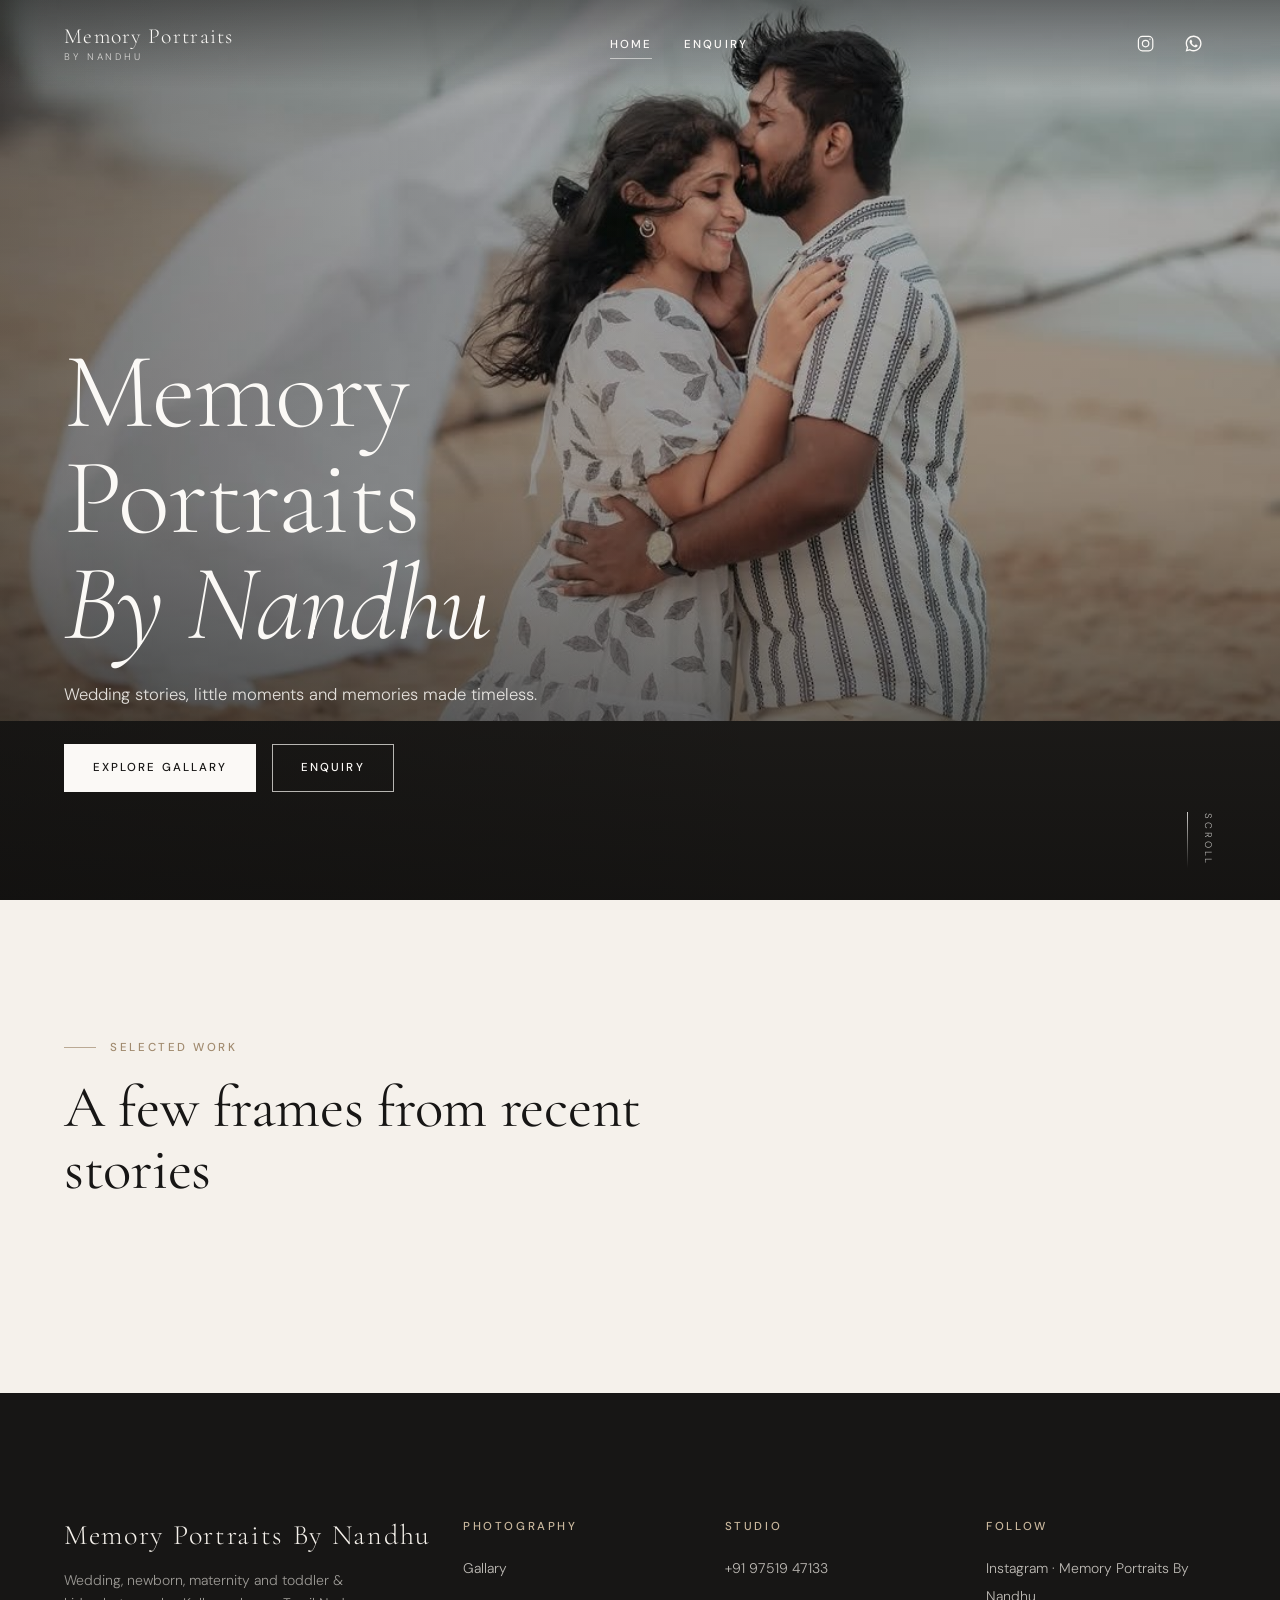
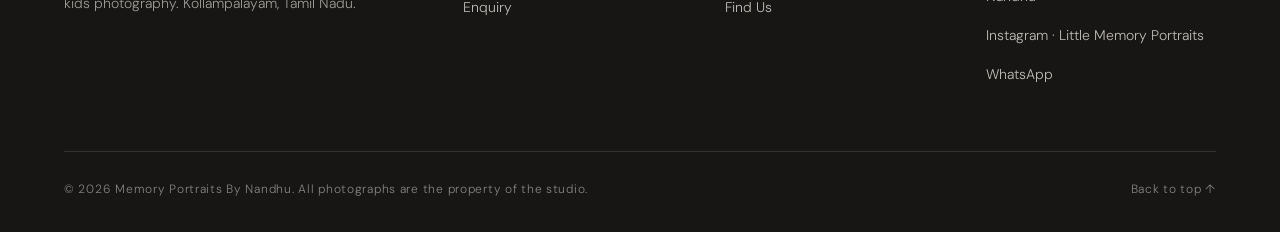
==== commit 2f78cfca: "Add gallery section to index.html Added a new gallery section with a script for dynamic content." ====
--- a/index.html
+++ b/index.html
@@ -195,8 +195,34 @@
         </section>
         -->
 
+        <!--Gallary-->
+        
+     <section id="gallary" class="section" aria-labelledby="selected-title">
+        <div class="container">
+    
+            <div class="section-heading reveal">
+                <p class="section-label">Selected work</p>
+                <h2 class="section-title" id="selected-title">
+                    A few frames from recent stories
+                </h2>
+            </div>
+    
+            <div class="gallery gallery--editorial reveal-stagger"
+                 id="clientGallery"
+                 data-gallery>
+    
+                <!-- Client gallery items populated by JavaScript -->
+    
+            </div>
+    
+        </div>
+    </section>
+
+    <script src="assets/js/gallery.js"></script>
+
+        
         <!-- ================================================ EDITORIAL GRID -->
-        <section class="section" aria-labelledby="selected-title">
+   <!--     <section class="section" aria-labelledby="selected-title">
             <div class="container">
                 <div class="section-heading reveal">
                     <p class="section-label">Selected work</p>
@@ -332,10 +358,10 @@
                             </figcaption>
                         </a>
                     </figure>
-                    -->
-                </div>
-            </div>
-        </section>
+                    
+                </div>
+            </div>
+        </section> -->
 
         <!-- ==================================================== CATEGORIES -->
       <!--  <section class="section section--flush-top" aria-labelledby="categories-title">
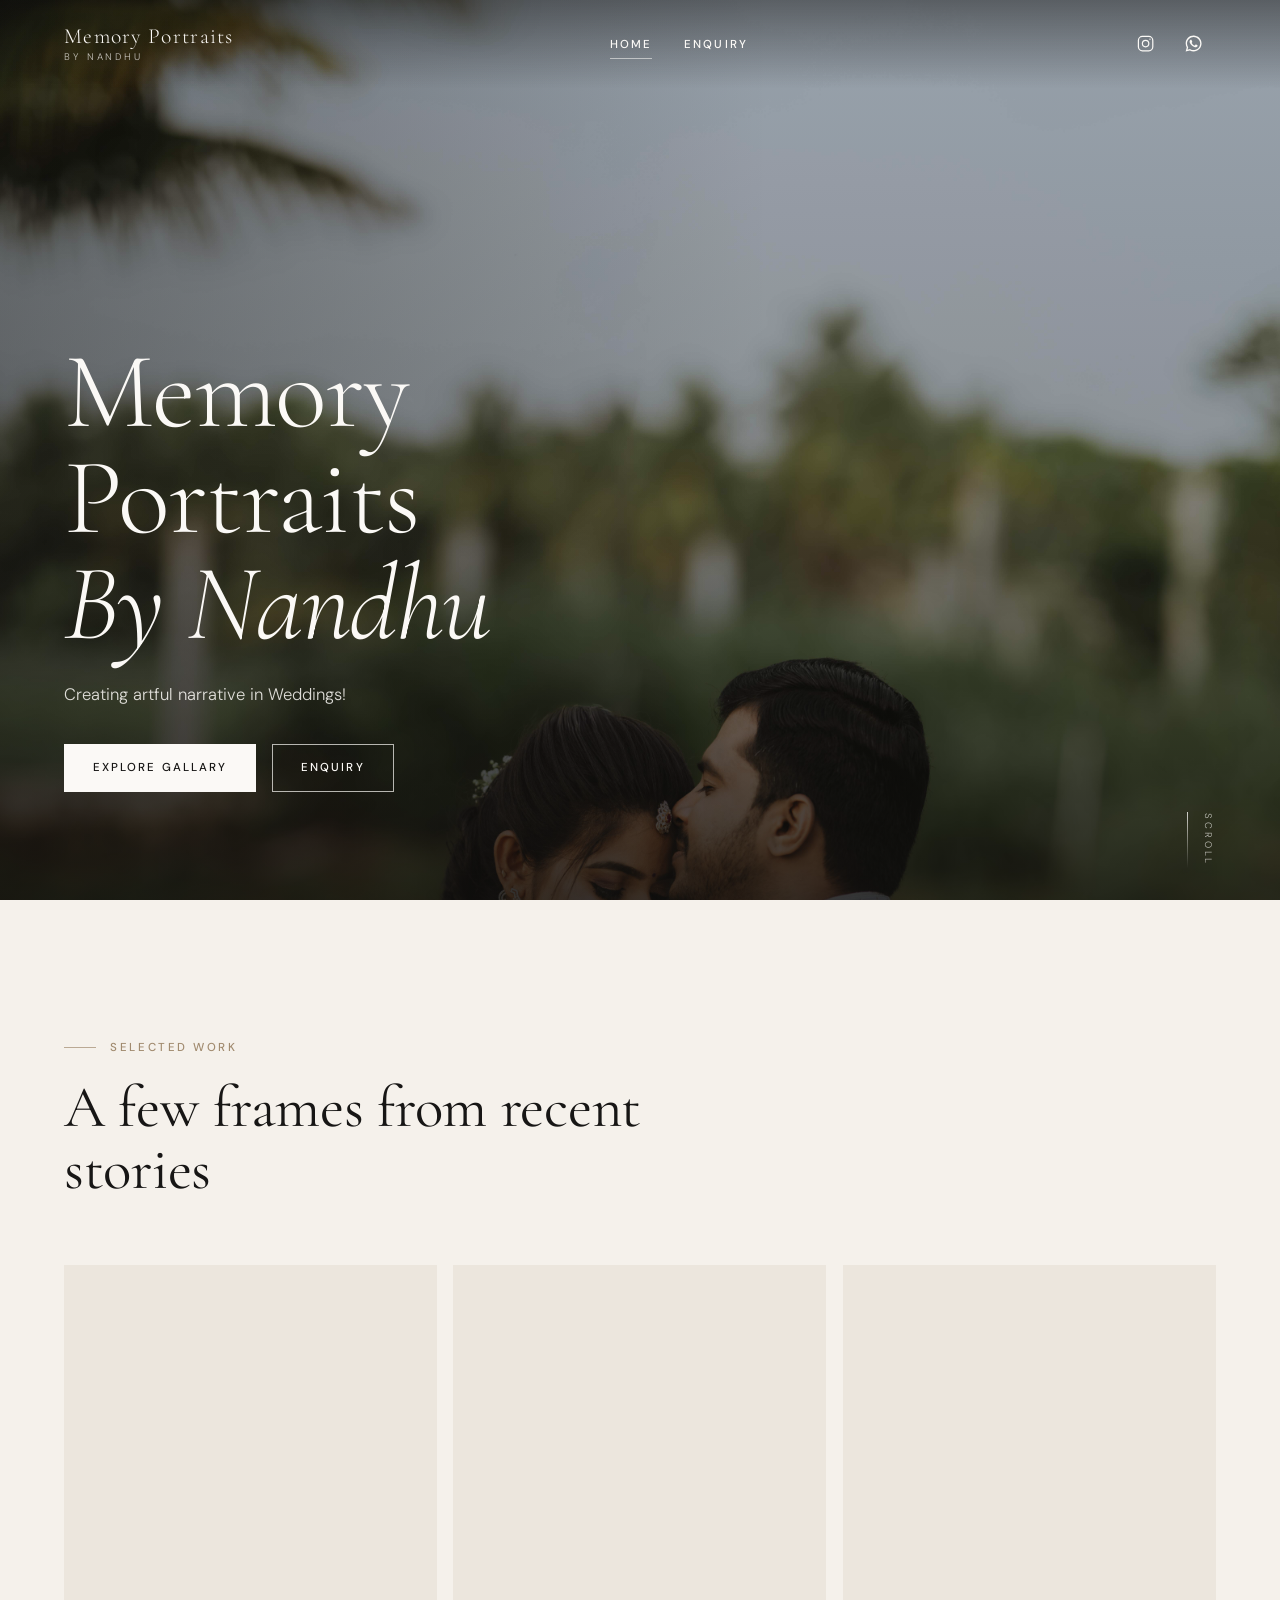
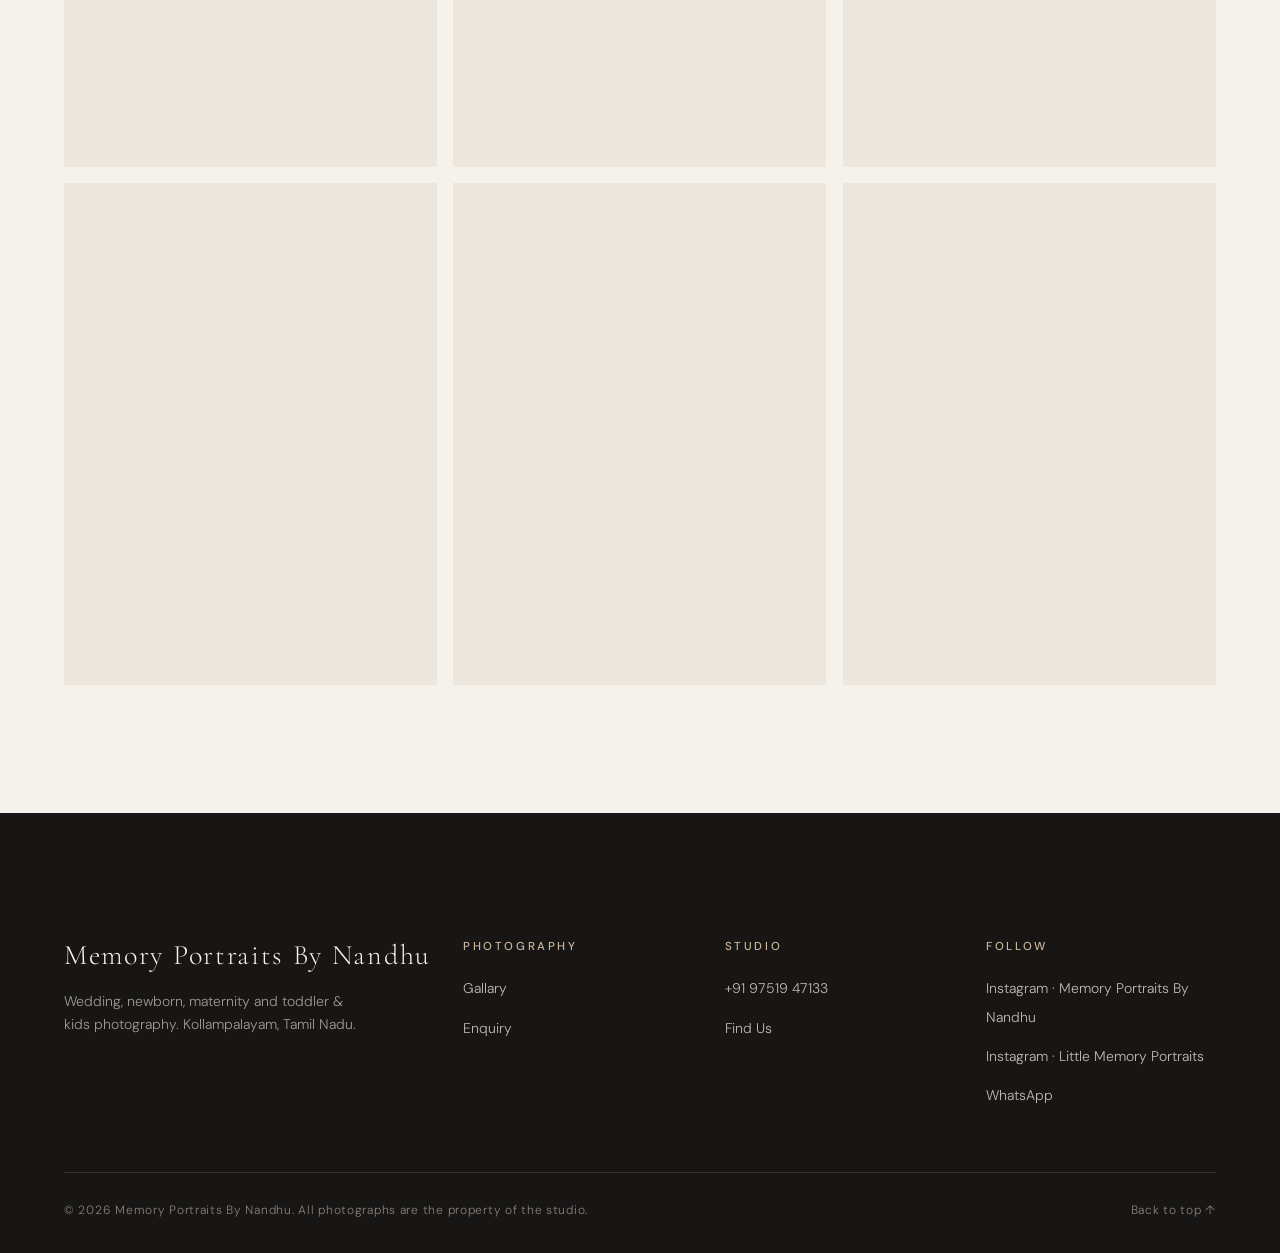
==== commit 9d04a757: "Update hero text in index.html" ====
--- a/index.html
+++ b/index.html
@@ -100,7 +100,7 @@
 
             <div class="hero__content">
                 <h1 class="hero__title" id="hero-title">Memory Portraits <em>By Nandhu</em></h1>
-                <p class="hero__text">Wedding stories, little moments and memories made timeless.</p>
+                <p class="hero__text">Creating artful narrative in Weddings!</p>
                 <div class="btn-group">
                    <!-- <a class="btn btn--light-solid" href="weddings.html">Explore Weddings</a>
                     <a class="btn btn--light" href="newborn.html">Explore Little Memories</a>-->
@@ -195,30 +195,26 @@
         </section>
         -->
 
-        <!--Gallary-->
+     <!--Gallary-->
         
-     <section id="gallary" class="section" aria-labelledby="selected-title">
+    <section class="section" aria-labelledby="selected-title">
         <div class="container">
-    
             <div class="section-heading reveal">
                 <p class="section-label">Selected work</p>
-                <h2 class="section-title" id="selected-title">
-                    A few frames from recent stories
-                </h2>
+                <h2 class="section-title" id="selected-title">A few frames from recent stories</h2>
             </div>
     
             <div class="gallery gallery--editorial reveal-stagger"
                  id="clientGallery"
                  data-gallery>
-    
-                <!-- Client gallery items populated by JavaScript -->
-    
-            </div>
-    
+                <!-- Client images are populated by js/home-gallery.js -->
+            </div>
         </div>
     </section>
-
-    <script src="assets/js/gallery.js"></script>
+    
+    <!-- Include these scripts before the closing body tag. -->
+    <script src="js/gallery-utils.js"></script>
+    <script src="js/home-gallery.js"></script>
 
         
         <!-- ================================================ EDITORIAL GRID -->
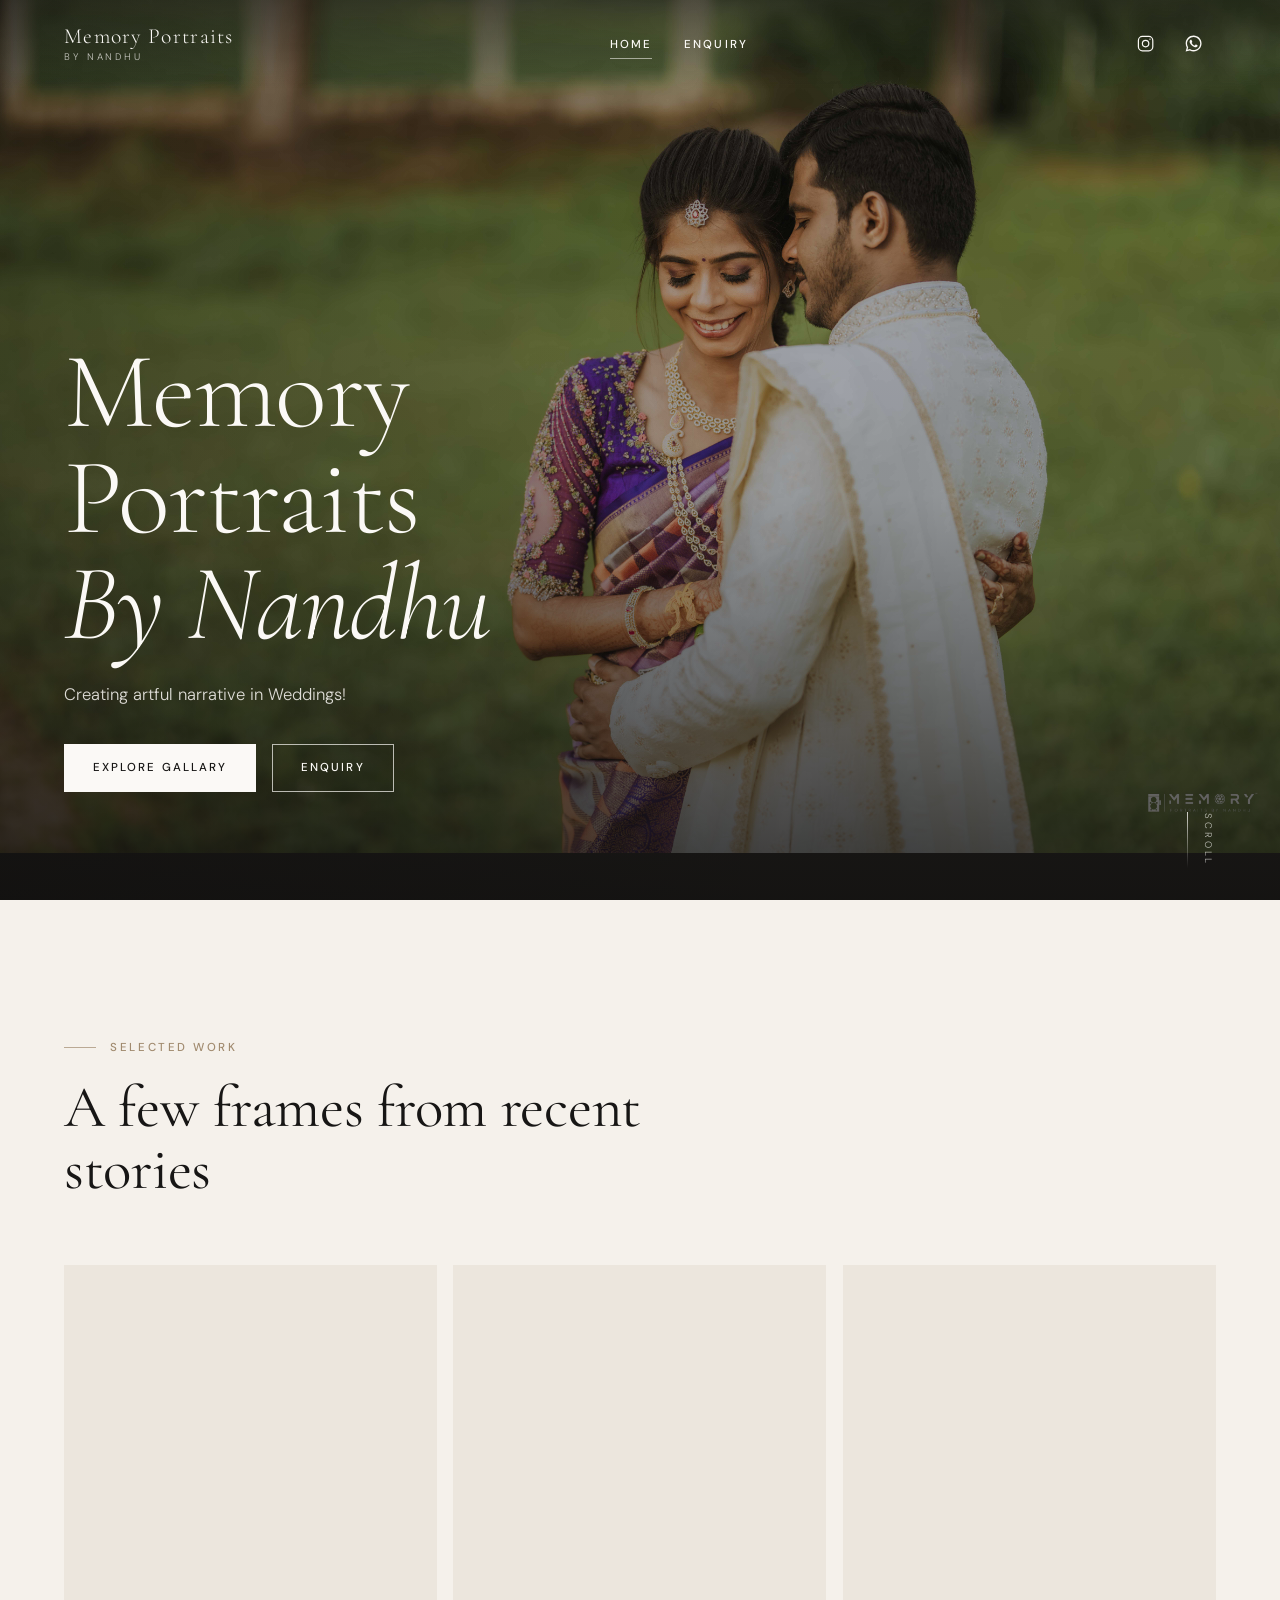
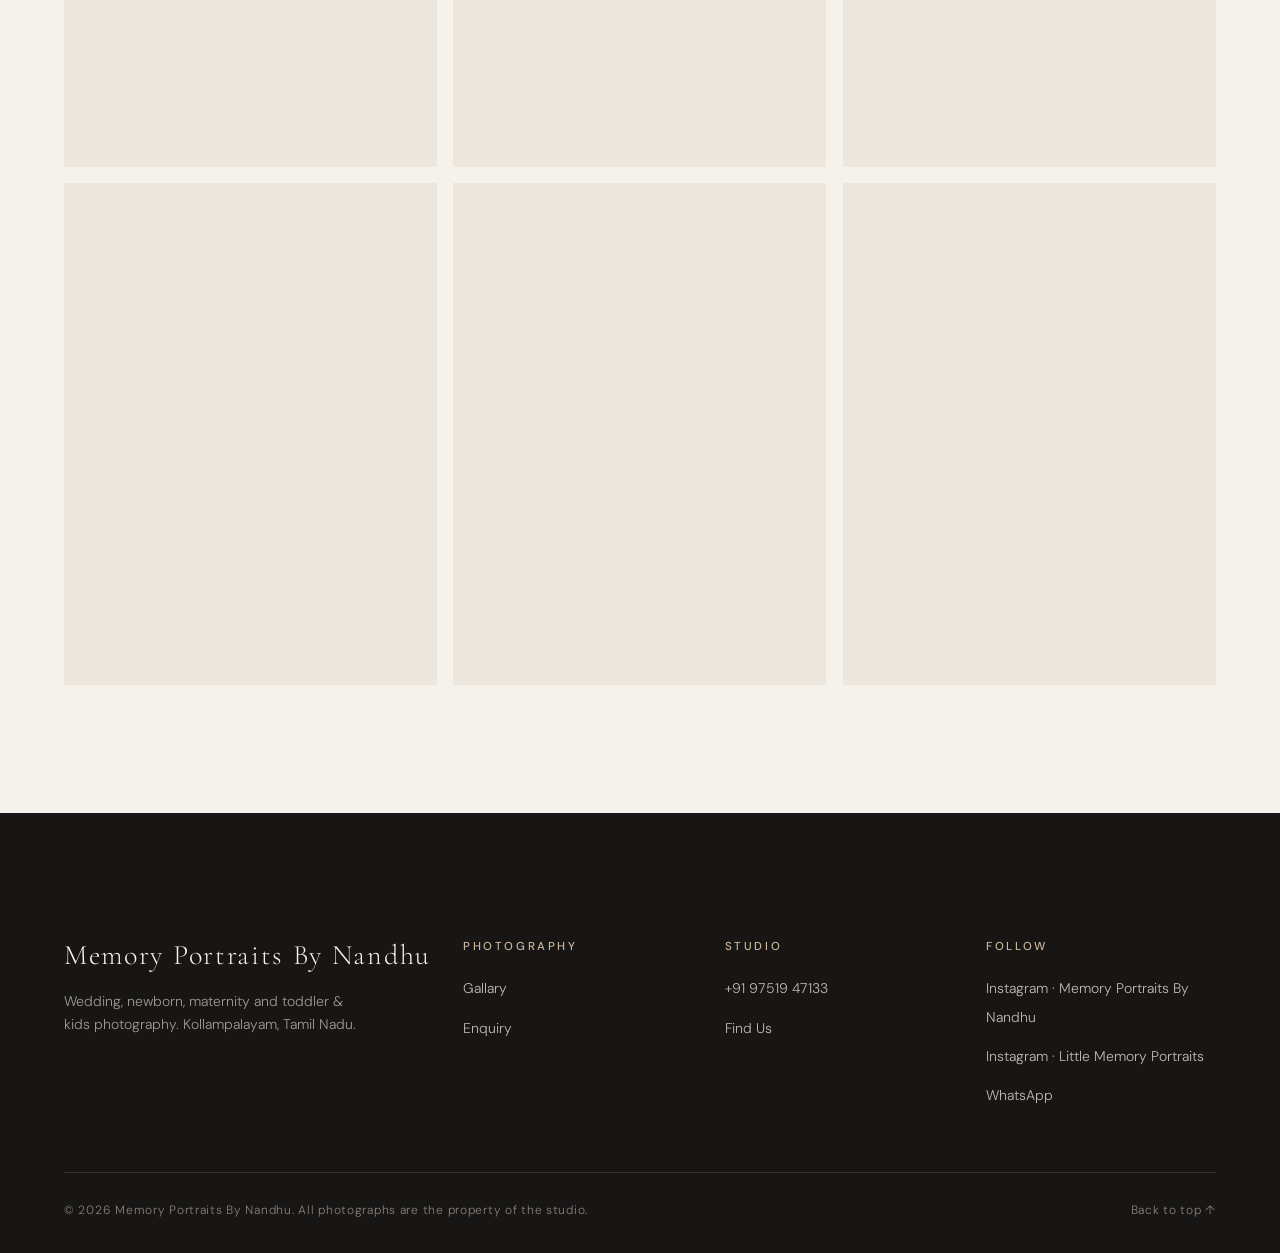
==== commit 25331cdf: "index test img" ====
--- a/index.html
+++ b/index.html
@@ -208,6 +208,16 @@
                  id="clientGallery"
                  data-gallery>
                 <!-- Client images are populated by js/home-gallery.js -->
+
+                 <figure class="gallery-item tall">
+                        <a class="gallery-item__link" href="assets/images/weddings/wedding-06.jpg">
+                            <img src="assets/images/weddings/wedding-06.jpg" alt="Bride and groom walking through the garden after the ceremony" width="1920" height="1080" loading="lazy">
+                            <figcaption class="gallery-item__caption">
+                                <span><span class="gallery-item__label">Weddings</span><span class="gallery-item__title">The celebration</span></span>
+                                <span class="gallery-item__icon"><svg class="icon" viewBox="0 0 24 24" aria-hidden="true"><path d="M5 12h14M13 6l6 6-6 6"/></svg></span>
+                            </figcaption>
+                        </a>
+                    </figure>
             </div>
         </div>
     </section>
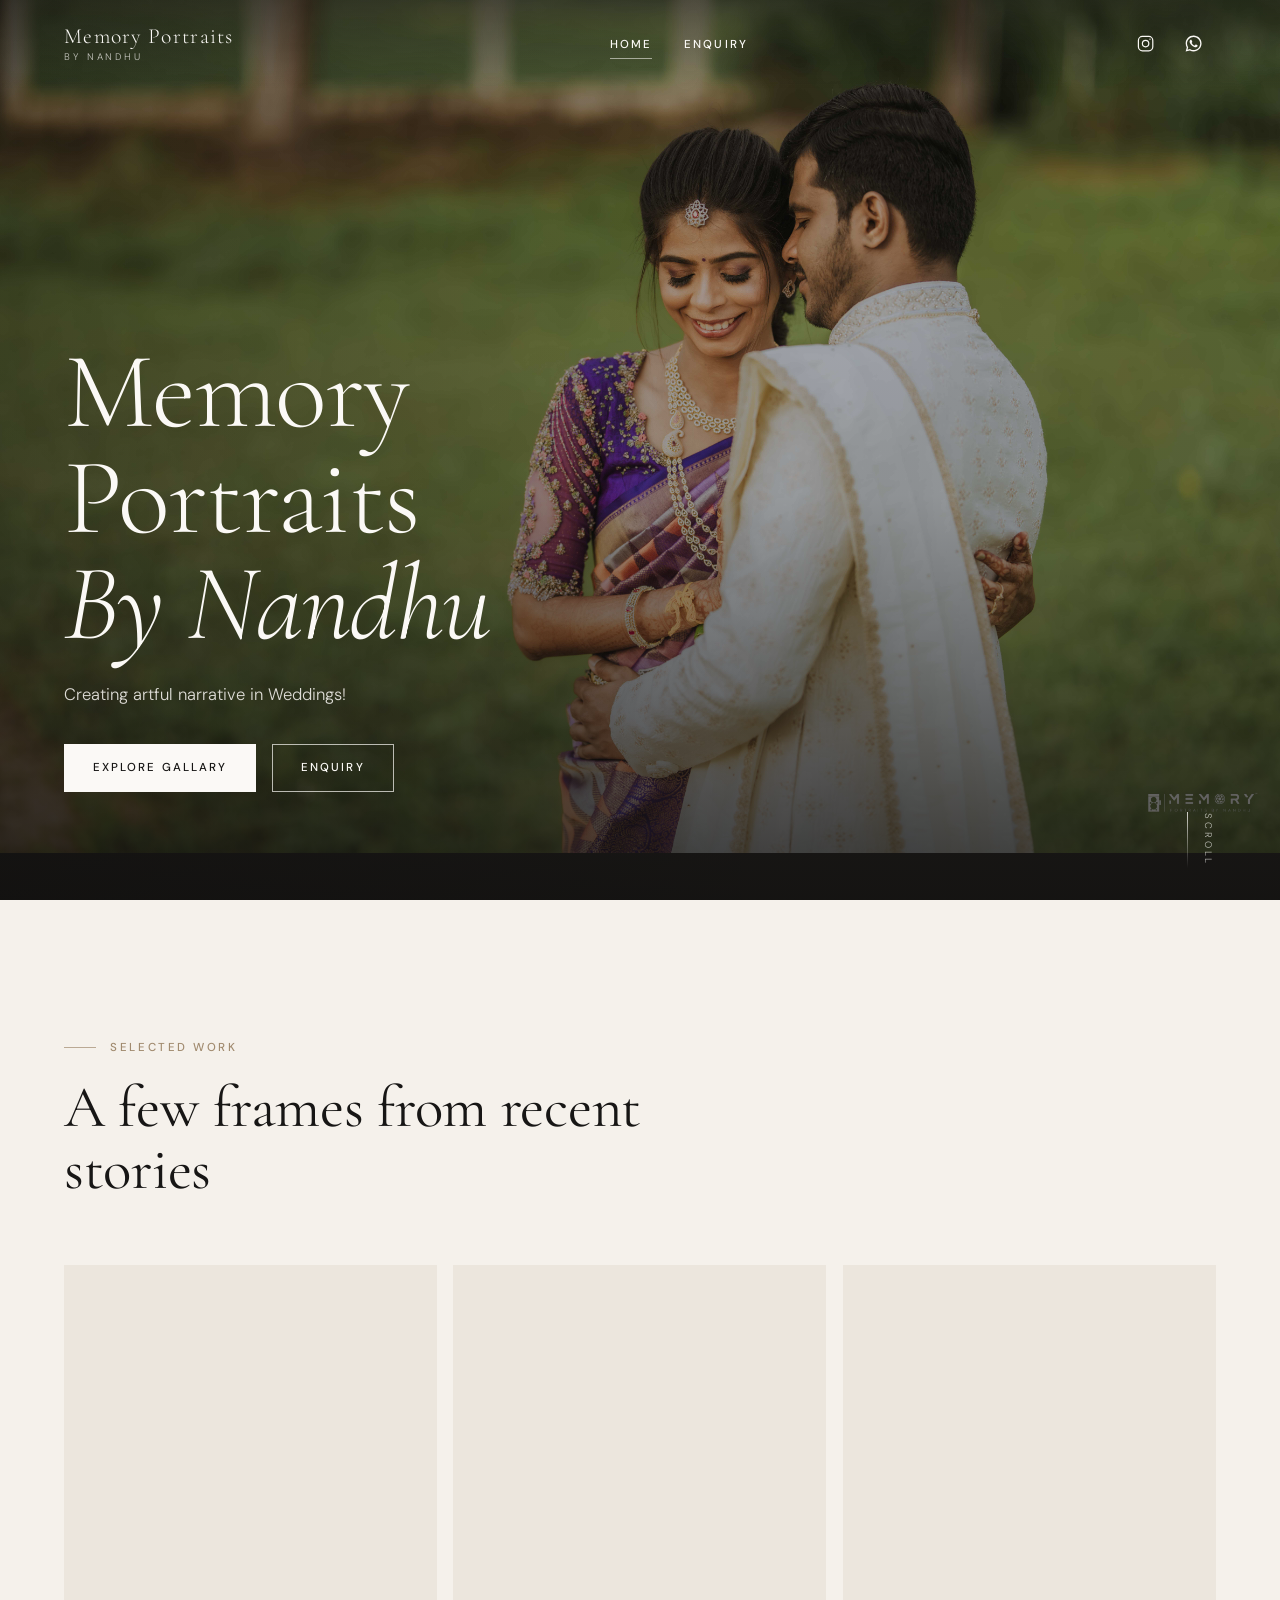
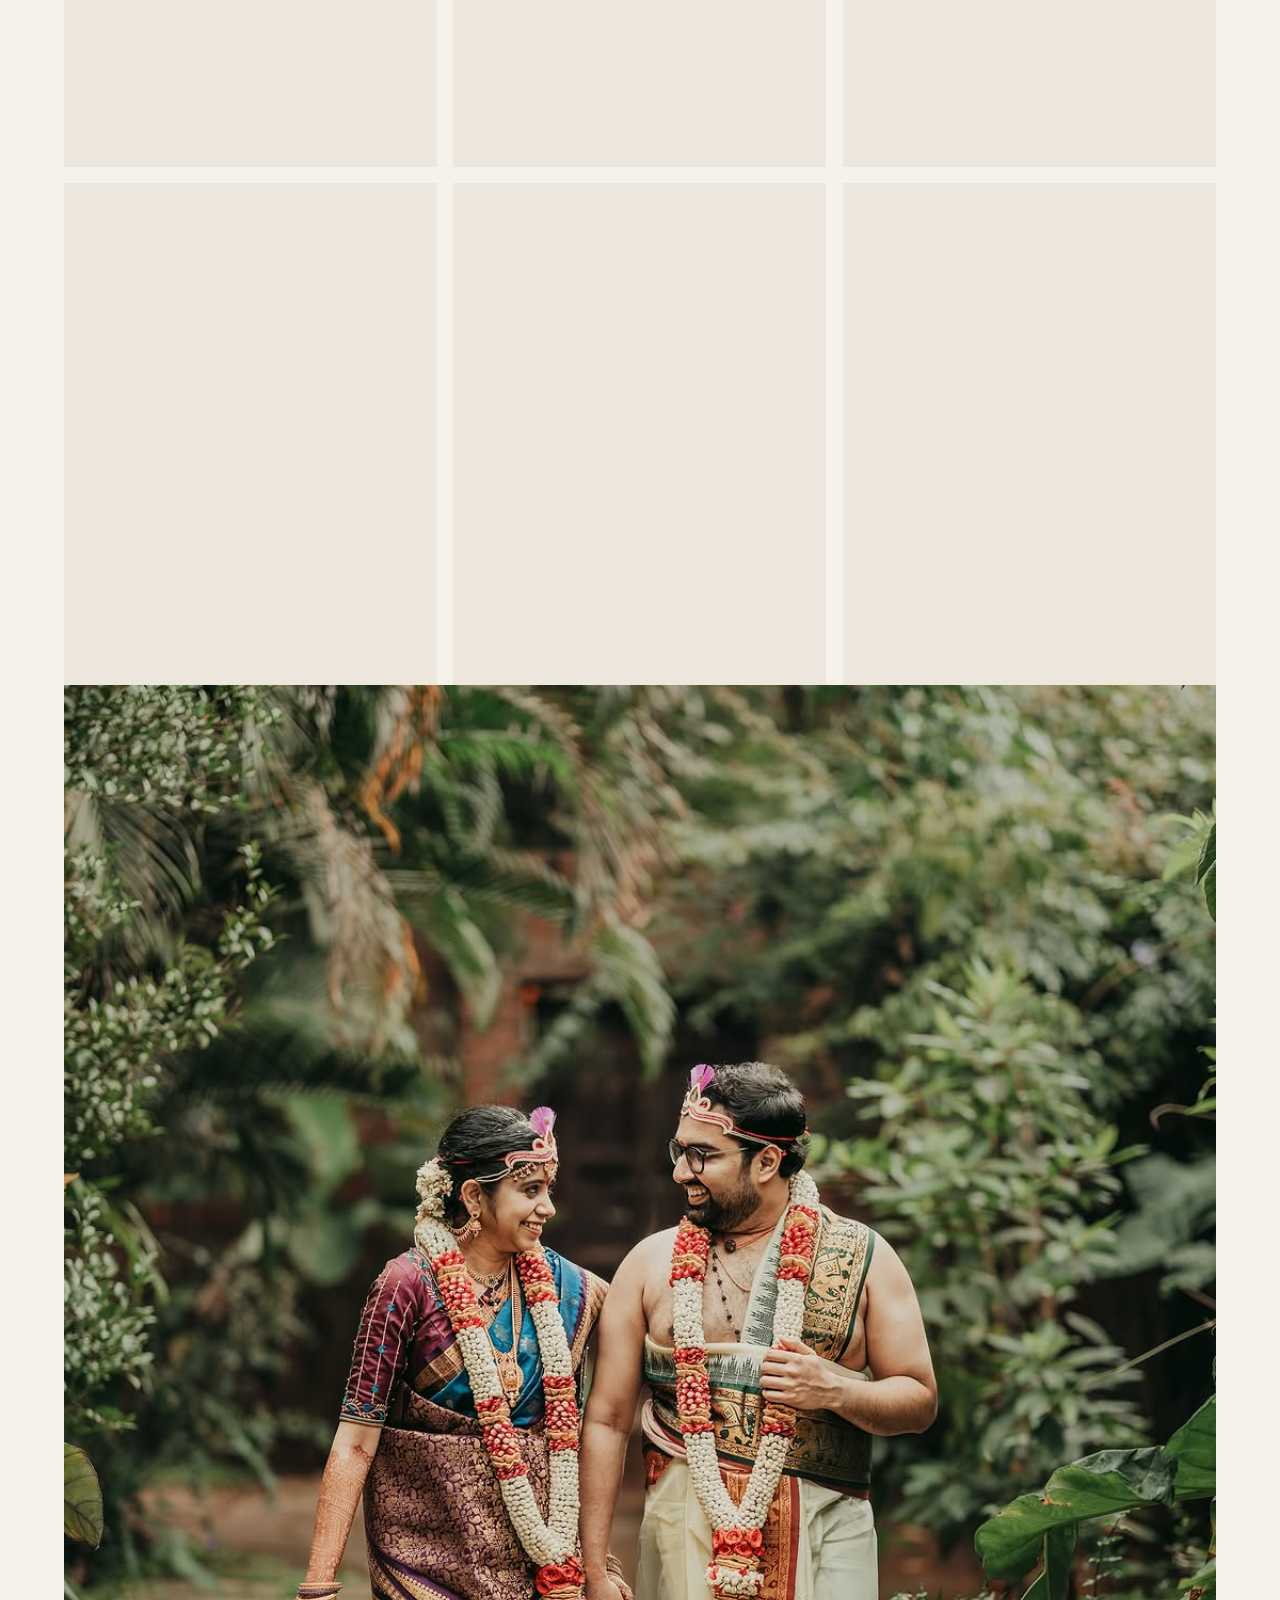
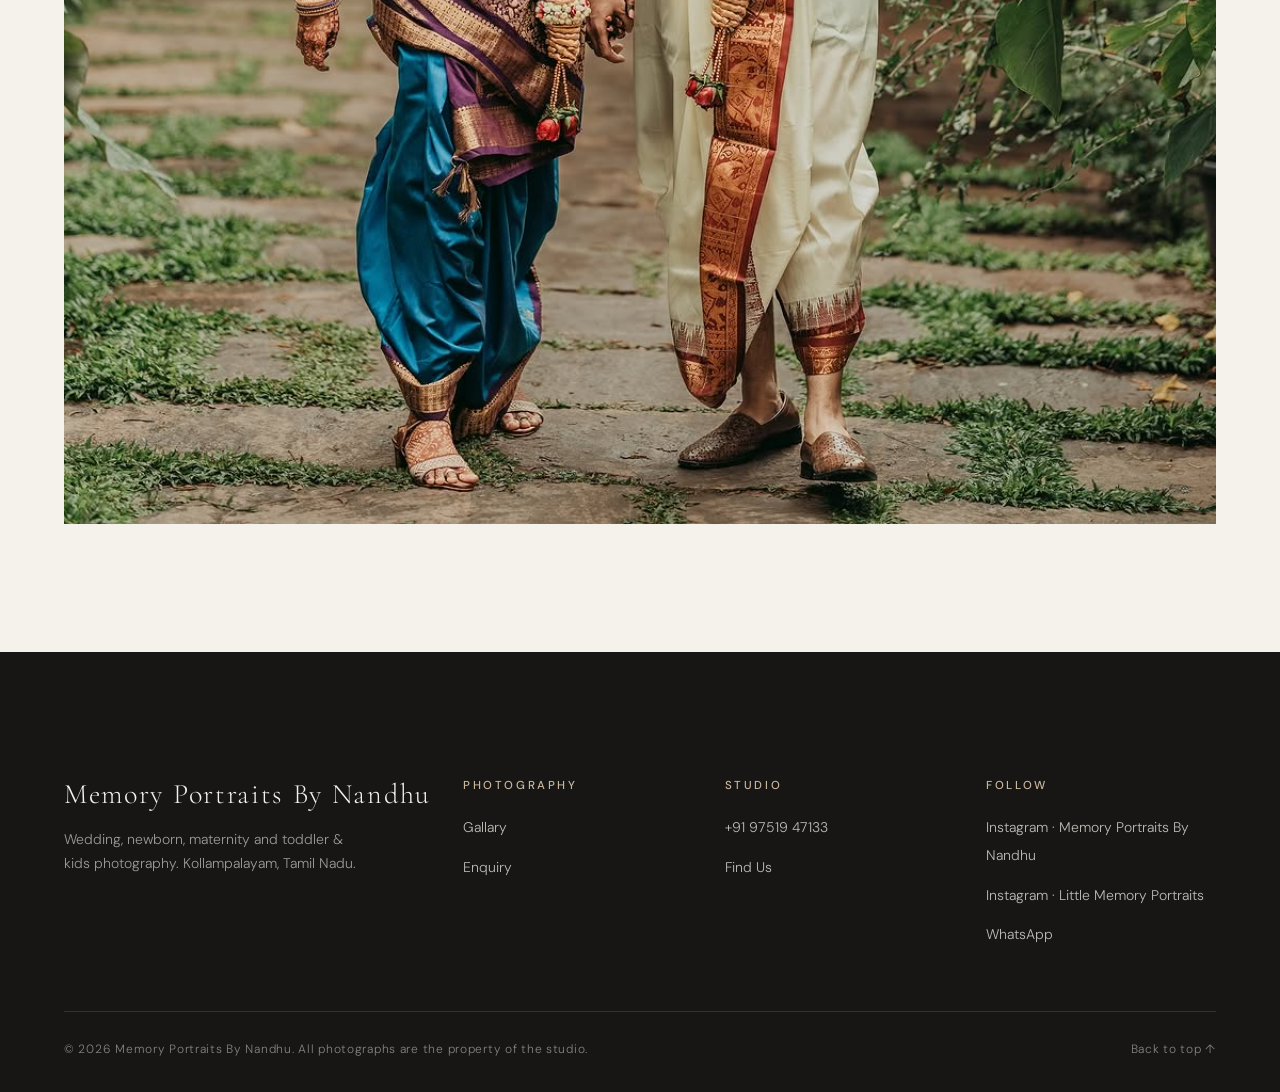
==== commit 2b74442a: "Fix HTML structure in client gallery section" ====
--- a/index.html
+++ b/index.html
@@ -209,7 +209,10 @@
                  data-gallery>
                 <!-- Client images are populated by js/home-gallery.js -->
 
-                 <figure class="gallery-item tall">
+               
+            </div>
+
+              <figure class="gallery-item tall">
                         <a class="gallery-item__link" href="assets/images/weddings/wedding-06.jpg">
                             <img src="assets/images/weddings/wedding-06.jpg" alt="Bride and groom walking through the garden after the ceremony" width="1920" height="1080" loading="lazy">
                             <figcaption class="gallery-item__caption">
@@ -218,7 +221,6 @@
                             </figcaption>
                         </a>
                     </figure>
-            </div>
         </div>
     </section>
     
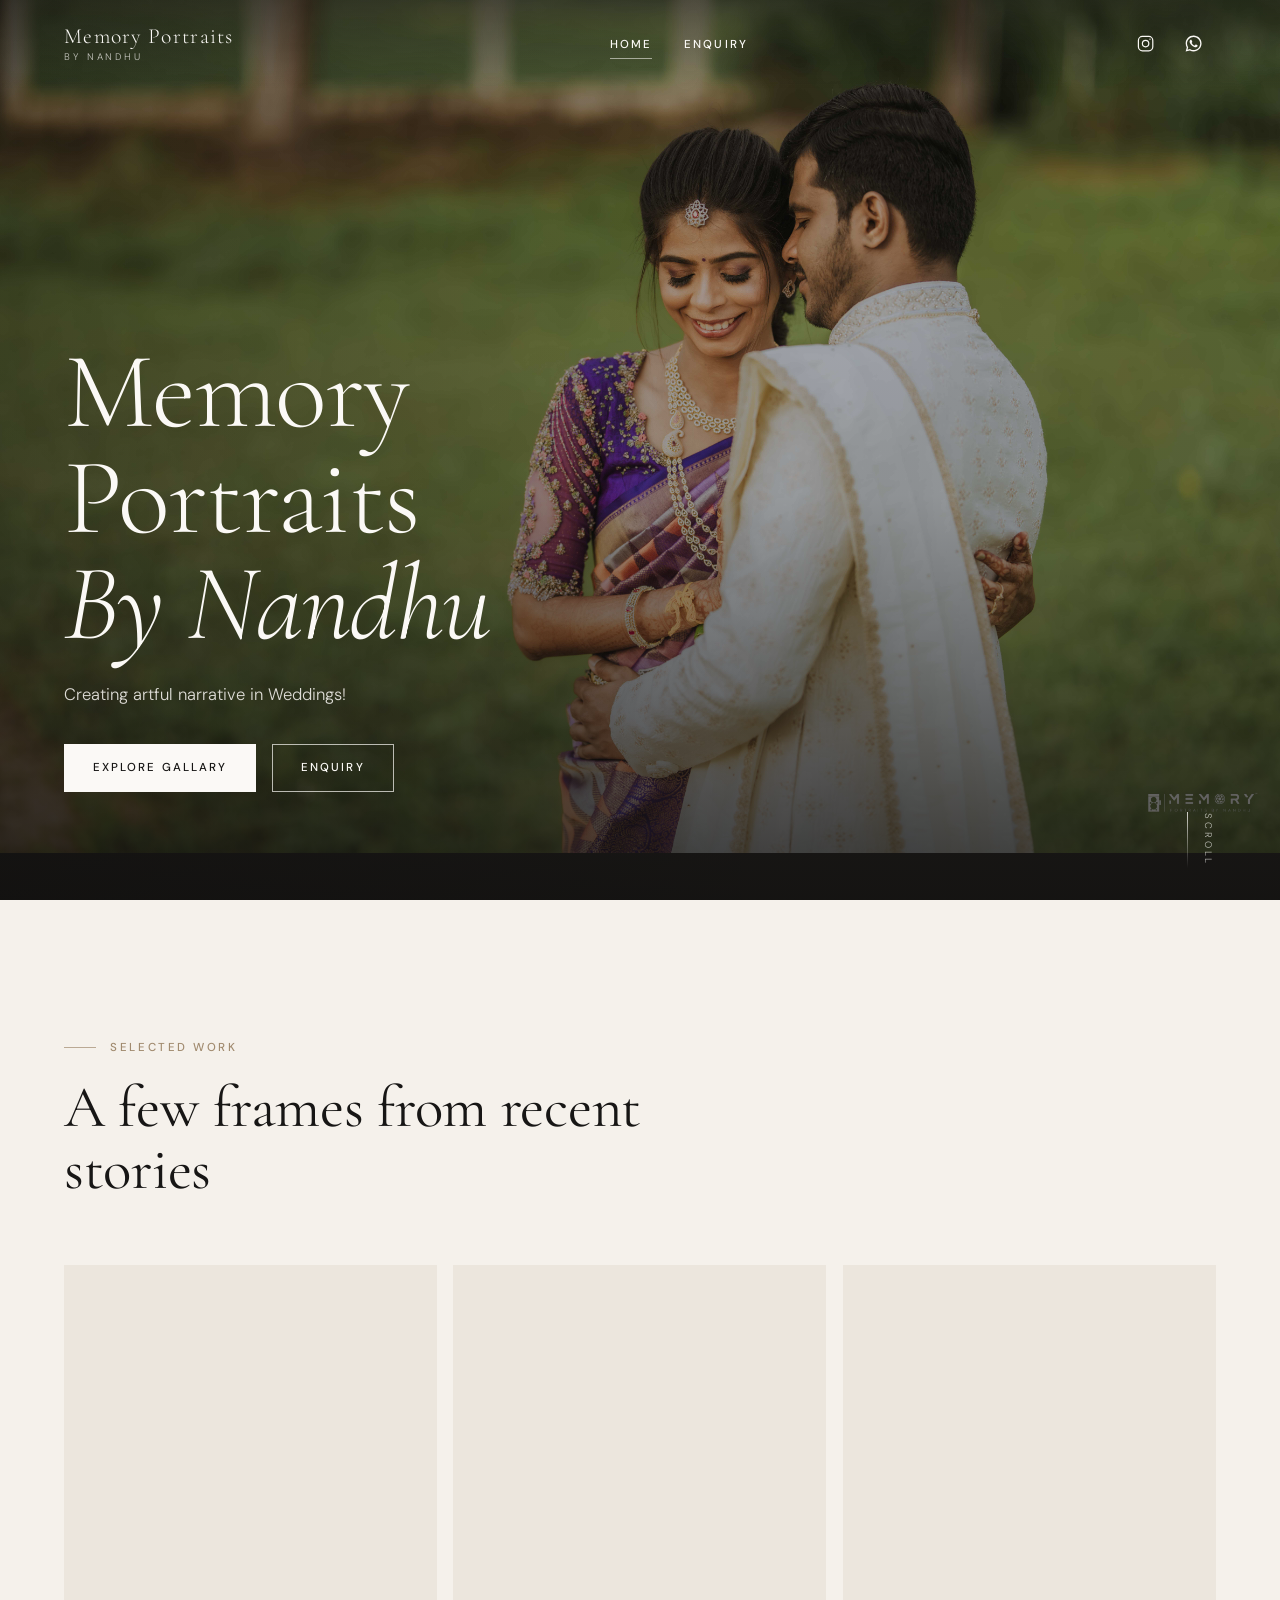
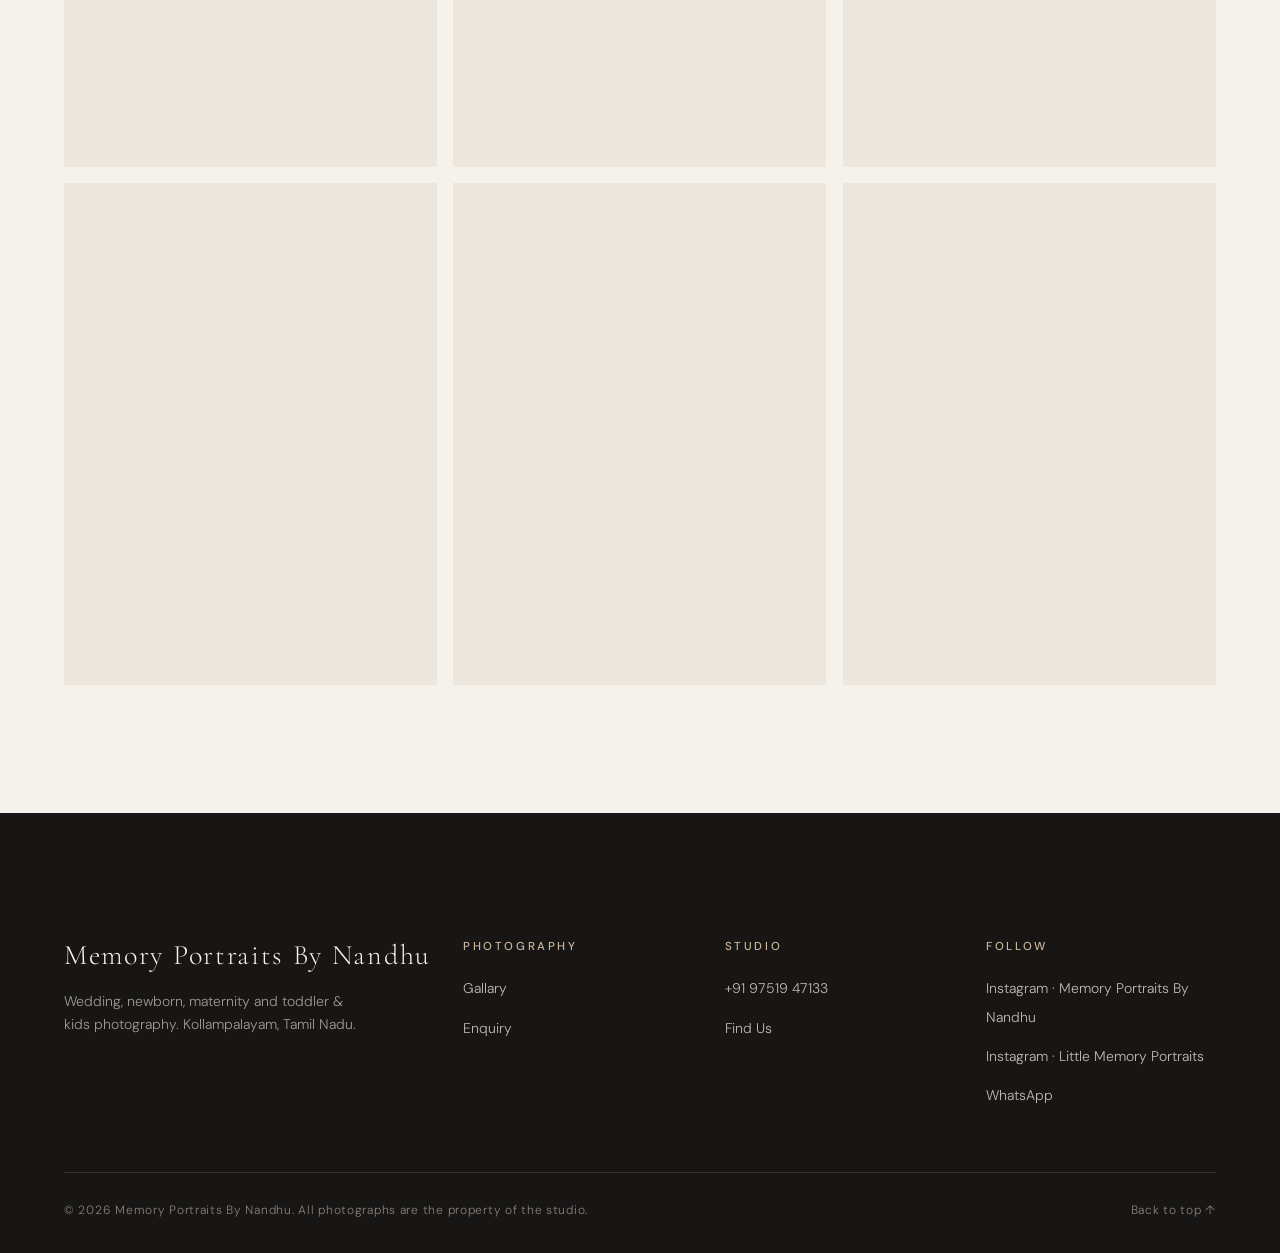
==== commit ad66b682: "Remove wedding gallery item from index.html Removed a gallery item from the HTML structure." ====
--- a/index.html
+++ b/index.html
@@ -211,16 +211,6 @@
 
                
             </div>
-
-              <figure class="gallery-item tall">
-                        <a class="gallery-item__link" href="assets/images/weddings/wedding-06.jpg">
-                            <img src="assets/images/weddings/wedding-06.jpg" alt="Bride and groom walking through the garden after the ceremony" width="1920" height="1080" loading="lazy">
-                            <figcaption class="gallery-item__caption">
-                                <span><span class="gallery-item__label">Weddings</span><span class="gallery-item__title">The celebration</span></span>
-                                <span class="gallery-item__icon"><svg class="icon" viewBox="0 0 24 24" aria-hidden="true"><path d="M5 12h14M13 6l6 6-6 6"/></svg></span>
-                            </figcaption>
-                        </a>
-                    </figure>
         </div>
     </section>
     
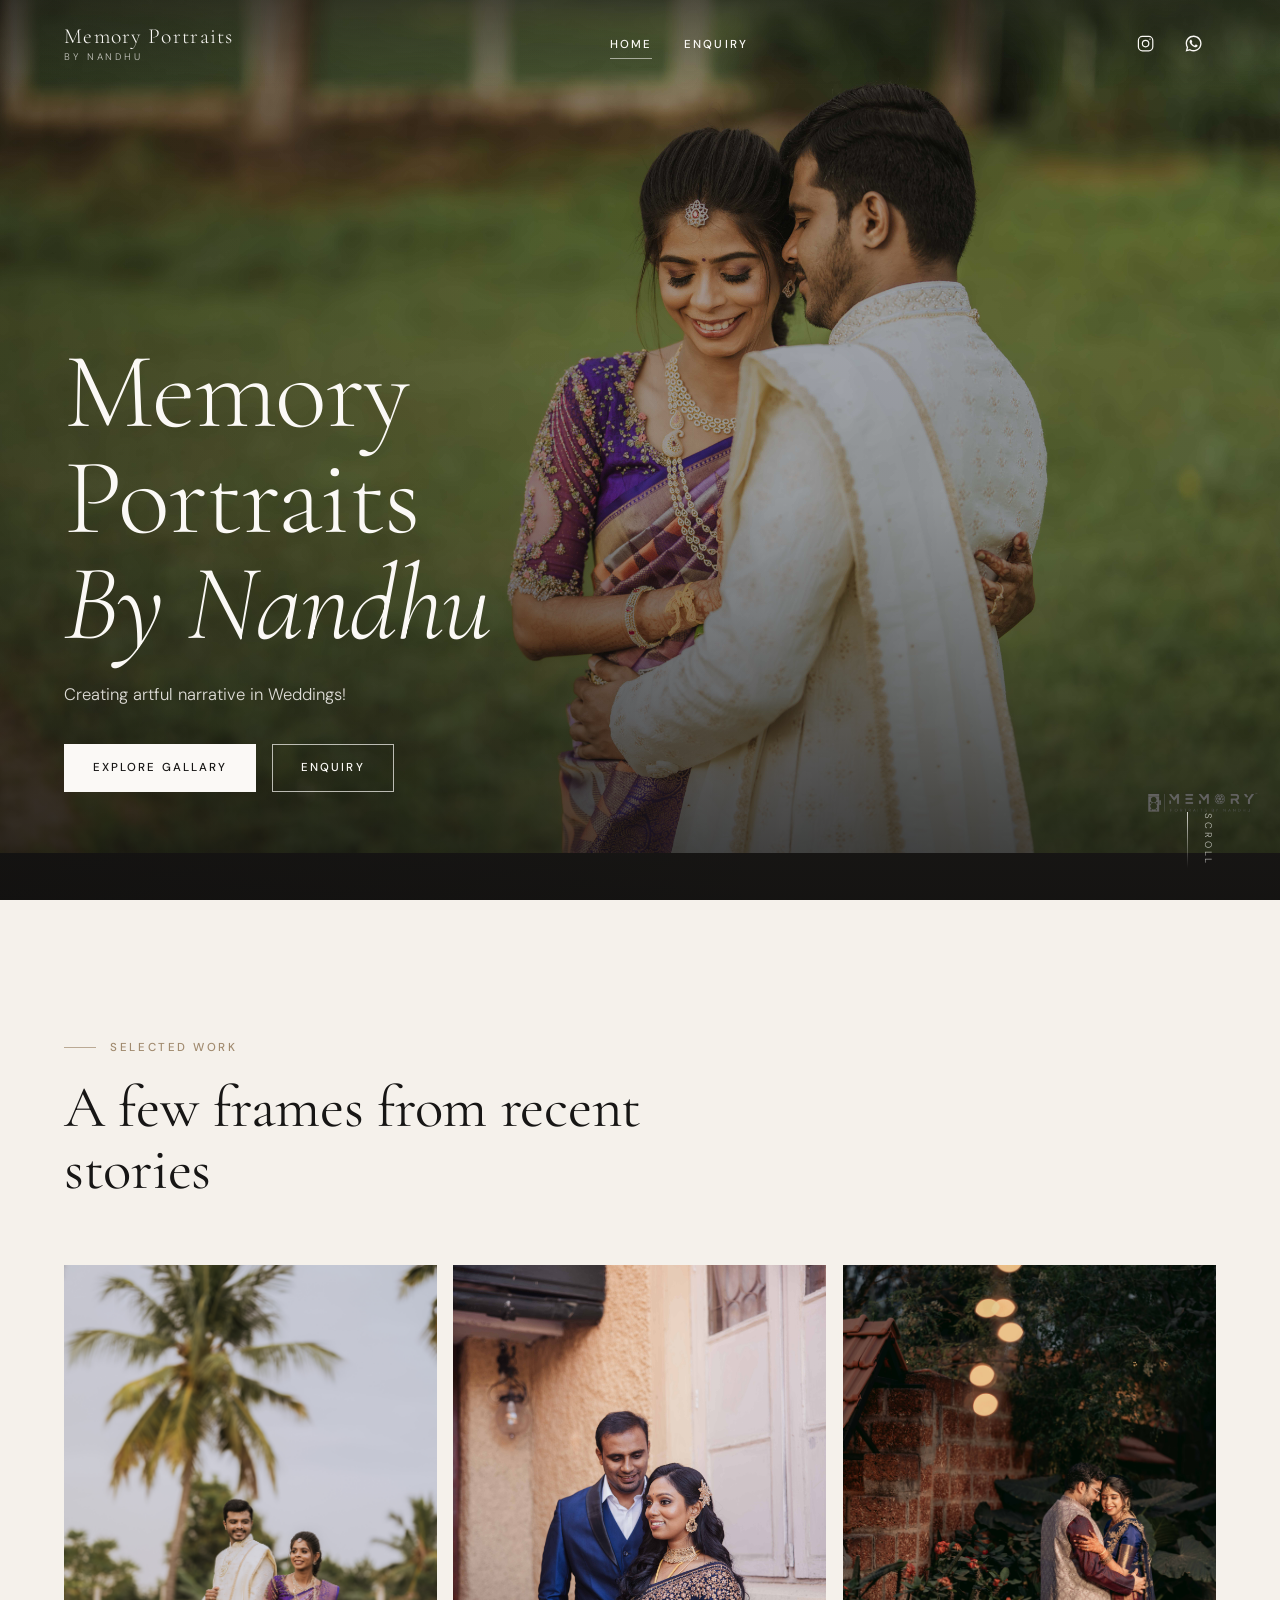
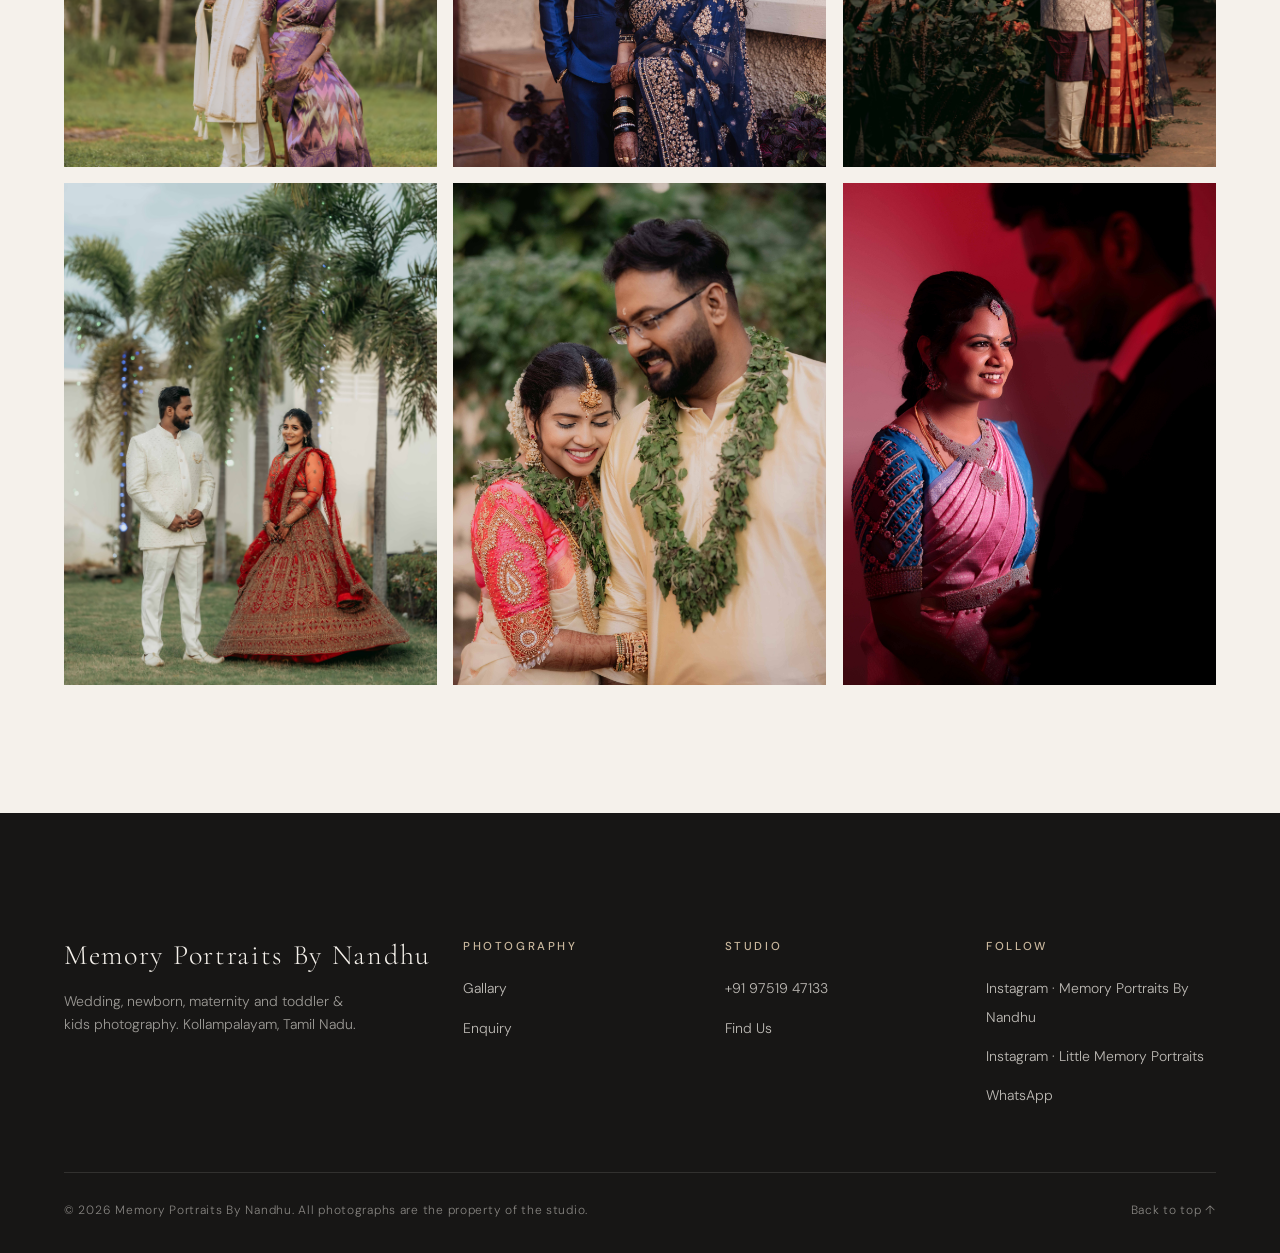
==== commit 7ced9361: "Integrate Meta Pixel Code into index.html Added Meta Pixel Code for tracking events." ====
--- a/index.html
+++ b/index.html
@@ -19,6 +19,28 @@
     <link href="https://fonts.googleapis.com/css2?family=Cormorant+Garamond:ital,wght@0,300;0,400;0,500;1,300;1,400&family=DM+Sans:wght@300;400;500&display=swap" rel="stylesheet">
     <link rel="stylesheet" href="css/style.css">
     <script>document.documentElement.classList.add("js");</script>
+   <!-- Meta Pixel Code -->
+    <script>
+        !function(f,b,e,v,n,t,s)
+        {if(f.fbq)return;n=f.fbq=function(){n.callMethod?
+        n.callMethod.apply(n,arguments):n.queue.push(arguments)};
+        if(!f._fbq)f._fbq=n;n.push=n;n.loaded=!0;n.version='2.0';
+        n.queue=[];t=b.createElement(e);t.async=!0;
+        t.src=v;s=b.getElementsByTagName(e)[0];
+        s.parentNode.insertBefore(t,s)}(window, document,'script',
+        'https://connect.facebook.net/en_US/fbevents.js');
+        fbq('init', '1170524772600646');
+        fbq('track', 'PageView');
+        fbq('track', 'Lead');
+    </script>
+    <noscript>
+        <img height="1" width="1" style="display:none"
+        src="https://www.facebook.com/tr?id=1170524772600646&ev=PageView&noscript=1"
+        />
+    </noscript>
+    <!-- End Meta Pixel Code -->
+
+
 </head>
 <body id="top">
 
